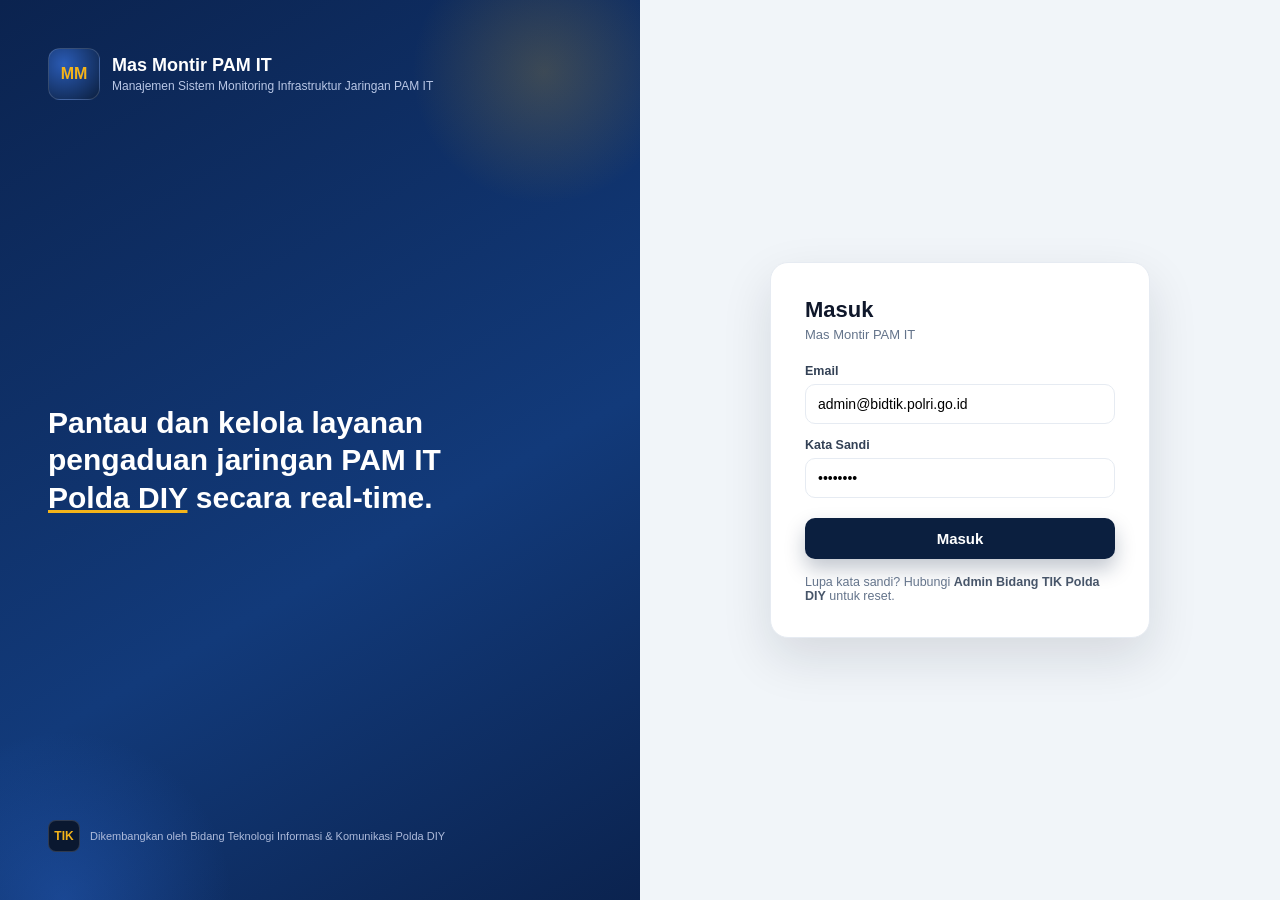
==== index.html @ c48401fa "Add files via upload" ====
<!doctype html>
<html lang="id">
<head>
<meta charset="utf-8">
<meta name="viewport" content="width=device-width, initial-scale=1">
<title>Prototype - Mas Montir PAM IT</title>
<style>
  :root{
    --navy:#0b1f3f; --navy2:#123a7a; --gold:#f4b41a; --ink:#0f172a; --muted:#64748b;
    --line:#e6ebf2; --bg:#eef2f7; --card:#fff; --brand:#1d4ed8;
    --green:#16a34a; --amber:#d97706; --red:#dc2626;
  }
  *{box-sizing:border-box}
  html,body{margin:0;height:100%;font-family:"Segoe UI",Roboto,Helvetica,Arial,sans-serif;background:var(--bg);color:var(--ink)}
  button{font-family:inherit;cursor:pointer}
  .hidden{display:none!important}

  /* ============ LOGIN ============ */
  #login{display:flex;min-height:100vh;background:var(--navy)}
  .hero{position:relative;width:50%;overflow:hidden;color:#fff;
    background:linear-gradient(150deg,#0b234f,#123a7a 60%,#0b234f)}
  .hero:before{content:"";position:absolute;inset:0;background:
    radial-gradient(220px 220px at 85% 8%,rgba(244,180,26,.20),transparent 60%),
    radial-gradient(280px 280px at 10% 100%,rgba(45,110,220,.35),transparent 60%)}
  .hero .in{position:relative;height:100%;display:flex;flex-direction:column;justify-content:space-between;padding:48px}
  .brandrow{display:flex;gap:12px;align-items:center}
  .mark{width:52px;height:52px;border-radius:12px;background:radial-gradient(circle at 30% 30%,#2a5bb5,#0b1f3f);display:grid;place-items:center;color:var(--gold);font-weight:800;border:1px solid rgba(255,255,255,.15)}
  .brandrow b{font-size:18px;display:block}.brandrow span{font-size:12px;color:#b9c7e6}
  .hero h2{font-size:30px;line-height:1.25;max-width:420px;margin:0}
  .hero h2 u{text-decoration-color:var(--gold)}
  .hero .foot{display:flex;gap:10px;align-items:center;color:#aebbdb;font-size:11px}
  .tik{width:32px;height:32px;border-radius:8px;background:#0a1830;border:1px solid rgba(255,255,255,.15);display:grid;place-items:center;color:var(--gold);font-weight:800;font-size:12px}
  .loginpanel{width:50%;display:flex;align-items:center;justify-content:center;background:#f1f5f9;padding:24px}
  .card{width:100%;max-width:380px;background:#fff;border-radius:18px;padding:34px;box-shadow:0 20px 50px rgba(15,23,42,.12);border:1px solid #e6ebf2}
  .card .mob{display:none}
  .card h1{margin:0 0 4px;font-size:22px}
  .card .sub{color:var(--muted);font-size:13px;margin-bottom:22px}
  label{display:block;font-size:12.5px;font-weight:600;color:#334155;margin:14px 0 6px}
  input{width:100%;border:1px solid var(--line);border-radius:10px;padding:11px 12px;font-size:14px;outline:none}
  input:focus{border-color:#93b4f5;box-shadow:0 0 0 3px #93b4f533}
  .btn{width:100%;margin-top:20px;background:var(--navy);color:#fff;border:none;border-radius:10px;padding:12px;font-size:15px;font-weight:600;box-shadow:0 10px 20px rgba(11,31,63,.25)}
  .btn:hover{background:#12294f}
  .forgot{margin-top:16px;font-size:12.5px;color:var(--muted)}

  /* ============ APP SHELL ============ */
  #app{display:grid;grid-template-columns:250px 1fr;min-height:100vh}
  .side{background:var(--navy);color:#c4d0e8;display:flex;flex-direction:column;padding:16px 12px;position:sticky;top:0;height:100vh;overflow:auto}
  .side .top{display:flex;gap:11px;align-items:center;padding:6px 8px 14px;border-bottom:1px solid rgba(255,255,255,.08)}
  .side .top .mark{width:40px;height:40px;font-size:14px}
  .side .top b{color:#fff;font-size:14px;line-height:1.1;display:block}
  .side .top small{color:#8ea4cf;font-size:10px}
  .grp{font-size:10px;letter-spacing:.12em;color:#6f86b3;margin:16px 10px 8px;text-transform:uppercase}
  .nav a{display:flex;align-items:center;gap:11px;padding:9px 11px;border-radius:9px;color:#c4d0e8;text-decoration:none;font-size:13px;user-select:none}
  .nav a .ic{width:18px;text-align:center}
  .nav a:hover{background:rgba(255,255,255,.06)}
  .nav a.active{background:linear-gradient(90deg,#1746a6,#123a7a);color:#fff}
  .side .me{margin-top:auto;display:flex;gap:10px;align-items:center;padding:10px;border-top:1px solid rgba(255,255,255,.08)}
  .av{width:34px;height:34px;border-radius:50%;background:linear-gradient(135deg,#2563eb,#0891b2);display:grid;place-items:center;color:#fff;font-weight:700}
  .me b{color:#fff;font-size:12.5px;display:block}.me small{color:#8ea4cf;font-size:10.5px}
  .logout{margin-left:auto;background:transparent;border:1px solid rgba(255,255,255,.2);color:#c4d0e8;border-radius:8px;padding:5px 8px;font-size:11px}

  .main{padding:20px 26px 40px;overflow:auto}
  .topbar{display:flex;align-items:center;gap:14px;margin-bottom:18px}
  .topbar h1{font-size:22px;margin:0}
  .spacer{flex:1}
  .chip{background:#eff4ff;color:#1d4ed8;border:1px solid #dbe6ff;font-size:11.5px;padding:8px 12px;border-radius:10px}
  .sat{display:flex;align-items:center;gap:8px;font-size:12.5px;color:#334155;background:#fff;border:1px solid var(--line);padding:7px 12px;border-radius:10px}
  select.mini{border:none;background:transparent;font-weight:700;color:#0b1f3f;font-family:inherit;font-size:12.5px;outline:none}

  /* stat cards */
  .cards{display:grid;grid-template-columns:repeat(4,1fr);gap:14px;margin-bottom:18px}
  .stat{background:#fff;border:1px solid var(--line);border-radius:14px;padding:16px;position:relative}
  .stat .lab{font-size:12px;color:var(--muted)}
  .stat .val{font-size:28px;font-weight:800;margin-top:6px}
  .stat .tr{font-size:11.5px;margin-top:6px}
  .stat i{position:absolute;right:14px;top:14px;width:34px;height:34px;border-radius:10px;display:grid;place-items:center;font-style:normal;font-weight:800;color:#fff;font-size:14px}
  .i-blue{background:#2563eb}.i-slate{background:#475569}.i-amber{background:#d97706}.i-green{background:#16a34a}

  .row2{display:grid;grid-template-columns:1.6fr 1fr;gap:14px;margin-bottom:16px}
  .panel{background:#fff;border:1px solid var(--line);border-radius:14px;padding:16px}
  .panel h3{margin:0 0 2px;font-size:14px}
  .panel .cap{font-size:11.5px;color:var(--muted);margin-bottom:14px}

  .chart{display:flex;align-items:flex-end;gap:14px;height:180px;padding-top:6px}
  .col{flex:1;display:flex;flex-direction:column;align-items:center;gap:8px;justify-content:flex-end}
  .stack{width:56%;border-radius:6px 6px 0 0;display:flex;flex-direction:column-reverse;overflow:hidden}
  .s-green{background:#22c55e}.s-amber{background:#f59e0b}.s-blue{background:#3b82f6}
  .col small{font-size:11px;color:#64748b}
  .legend{display:flex;gap:14px;margin-top:12px;font-size:11.5px;color:#475569}
  .sw{width:10px;height:10px;border-radius:3px;display:inline-block;margin-right:6px;vertical-align:-1px}

  .donut{width:150px;height:150px;border-radius:50%;margin:6px auto 4px;
    background:conic-gradient(#3b82f6 0 42%,#f59e0b 42% 68%,#22c55e 68% 88%,#ef4444 88% 100%);display:grid;place-items:center}
  .donut .hole{width:92px;height:92px;border-radius:50%;background:#fff;display:grid;place-items:center;text-align:center}
  .donut .hole b{font-size:20px}.donut .hole small{font-size:10.5px;color:#64748b}
  .dl{display:flex;flex-direction:column;gap:6px;font-size:11.5px;color:#475569;margin-top:6px}
  .dl span{display:flex;align-items:center}.dl b{margin-left:auto;color:#0f172a}

  /* tables */
  .toolbar{display:flex;gap:10px;flex-wrap:wrap;margin-bottom:14px}
  .toolbar input,.toolbar select{border:1px solid var(--line);border-radius:10px;padding:9px 11px;font-size:13px;background:#fff;font-family:inherit}
  table{width:100%;border-collapse:collapse;font-size:12.5px}
  th{text-align:left;color:#64748b;font-weight:600;font-size:11px;letter-spacing:.03em;padding:9px 10px;border-bottom:1px solid var(--line);text-transform:uppercase}
  td{padding:11px 10px;border-bottom:1px solid #f1f5f9;color:#334155}
  tr:hover td{background:#fafcff}
  .tag{font-size:11px;font-weight:600;padding:3px 9px;border-radius:999px}
  .t-baru{background:#eef2ff;color:#4338ca}.t-proses{background:#fef3c7;color:#92400e}
  .t-selesai{background:#dcfce7;color:#166534}.t-eskalasi{background:#fee2e2;color:#991b1b}
  .kode{font-weight:700;color:#0b1f3f}
  .link{color:var(--brand);font-weight:600;background:none;border:none;padding:0;margin-right:12px}
  .link.red{color:var(--red)}
  .btn-add{background:var(--navy);color:#fff;border:none;border-radius:9px;padding:9px 16px;font-size:13px;font-weight:600}
  .btn-ghost{background:#fff;color:var(--navy);border:1px solid var(--line);border-radius:9px;padding:9px 16px;font-size:13px;font-weight:600}
  .tabs{display:flex;gap:6px;margin-bottom:16px;flex-wrap:wrap}
  .tabs button{border:1px solid var(--line);background:#fff;color:#475569;border-radius:999px;padding:8px 16px;font-size:13px}
  .tabs button.active{background:var(--navy);color:#fff;border-color:var(--navy)}
  .pill-role{font-size:11px;font-weight:600;padding:2px 9px;border-radius:999px;background:#e0e7ff;color:#3730a3}

  /* detail */
  .back{background:none;border:none;color:var(--brand);font-size:13px;font-weight:600;margin-bottom:10px}
  .kv{display:grid;grid-template-columns:180px 1fr;gap:8px 16px;font-size:13px}
  .kv dt{color:var(--muted)} .kv dd{margin:0;color:#0f172a;font-weight:500}
  .form-grid{display:grid;grid-template-columns:1fr 1fr;gap:14px 16px;margin-top:8px}
  .form-grid .full{grid-column:1/-1}
  .form-grid label{margin:0 0 6px}
  .form-grid input,.form-grid select,.form-grid textarea{width:100%;border:1px solid var(--line);border-radius:10px;padding:10px 12px;font-size:13px;font-family:inherit}

  /* modal */
  .modal{position:fixed;inset:0;background:rgba(15,23,42,.5);display:flex;align-items:center;justify-content:center;padding:20px;z-index:50}
  .modal .box{background:#fff;border-radius:16px;width:100%;max-width:520px;padding:22px}
  .modal h3{margin:0 0 14px}
  .modal .actions{display:flex;justify-content:flex-end;gap:10px;margin-top:18px}
  .banner{background:#ecfdf5;border:1px solid #a7f3d0;color:#065f46;padding:10px 14px;border-radius:10px;font-size:13px;margin-bottom:14px}

  @media(max-width:960px){
    #app{grid-template-columns:1fr}.side{display:none}.cards{grid-template-columns:1fr 1fr}.row2{grid-template-columns:1fr}
    .hero{display:none}.loginpanel{width:100%}
    .card .mob{display:flex;gap:10px;align-items:center;margin-bottom:16px}
  }
</style>
</head>
<body>

<!-- ================= LOGIN ================= -->
<div id="login">
  <div class="hero">
    <div class="in">
      <div class="brandrow">
        <div class="mark">MM</div>
        <div><b>Mas Montir PAM IT</b><span>Manajemen Sistem Monitoring Infrastruktur Jaringan PAM IT</span></div>
      </div>
      <h2>Pantau dan kelola layanan pengaduan jaringan PAM IT <u>Polda DIY</u> secara real-time.</h2>
      <div class="foot"><div class="tik">TIK</div> Dikembangkan oleh Bidang Teknologi Informasi &amp; Komunikasi Polda DIY</div>
    </div>
  </div>
  <div class="loginpanel">
    <div class="card">
      <div class="mob"><div class="mark" style="width:40px;height:40px;font-size:13px">MM</div><b>Mas Montir PAM IT</b></div>
      <h1>Masuk</h1>
      <div class="sub">Mas Montir PAM IT</div>
      <label>Email</label>
      <input id="email" type="email" value="admin@bidtik.polri.go.id">
      <label>Kata Sandi</label>
      <input id="pass" type="password" value="••••••••">
      <button class="btn" onclick="doLogin()">Masuk</button>
      <div class="forgot">Lupa kata sandi? Hubungi <b style="color:#475569">Admin Bidang TIK Polda DIY</b> untuk reset.</div>
    </div>
  </div>
</div>

<!-- ================= APP ================= -->
<div id="app" class="hidden">
  <!-- SIDEBAR -->
  <aside class="side">
    <div class="top">
      <div class="mark">MM</div>
      <div><b>Mas Montir PAM IT</b><small>Monitoring Jaringan PAM IT</small></div>
    </div>
    <div class="grp">Sistem</div>
    <nav class="nav" id="nav">
      <a data-view="dashboard" class="active"><span class="ic">▦</span> Dashboard</a>
      <a data-view="gangguan"><span class="ic">◔</span> Pelaporan Gangguan</a>
      <a data-view="pemeliharaan"><span class="ic">🛠</span> Riwayat Pemeliharaan</a>
      <a data-view="kinerja"><span class="ic">📈</span> Monitoring Kinerja</a>
      <a data-view="dokumen"><span class="ic">🗂</span> Dokumentasi Digital</a>
      <a data-view="laporan"><span class="ic">📊</span> Laporan &amp; Statistik</a>
      <a data-view="pencarian"><span class="ic">🔍</span> Pencarian Cepat</a>
      <a data-view="saran"><span class="ic">💬</span> Saran Masukan</a>
      <a data-view="petugas"><span class="ic">👥</span> Petugas</a>
      <div class="grp">Inventaris Jaringan</div>
      <a data-view="gedung"><span class="ic">🏢</span> Gedung</a>
      <a data-view="ruangan"><span class="ic">🚪</span> Ruangan</a>
      <a data-view="wmr"><span class="ic">📶</span> WMR</a>
      <a data-view="ap"><span class="ic">📡</span> Access Point</a>
      <a data-view="perangkat"><span class="ic">🖥</span> Perangkat</a>
    </nav>
    <div class="me"><div class="av">A</div><div><b>Admin</b><small>Bid TIK Polda DIY</small></div>
      <button class="logout" onclick="doLogout()">Keluar</button></div>
  </aside>

  <!-- MAIN -->
  <main class="main">
    <div class="topbar">
      <h1 id="pageTitle">Dashboard</h1>
      <div class="spacer"></div>
      <div class="chip" id="periodChip">Periode: Agustus 2026</div>
      <div class="sat">🏛 Satker:
        <select class="mini"><option>Semua Satker</option><option>Mapolda DIY</option><option>Polresta Yogyakarta</option><option>Polres Bantul</option><option>Polres Kulon Progo</option><option>Polres Gunungkidul</option></select>
      </div>
    </div>

    <!-- ===== DASHBOARD ===== -->
    <section data-view="dashboard">
      <div class="cards">
        <div class="stat"><i class="i-blue">Σ</i><div class="lab">Total Laporan</div><div class="val">248</div><div class="tr" style="color:#16a34a">▲ 12% dari bulan lalu</div></div>
        <div class="stat"><i class="i-slate">!</i><div class="lab">Laporan Baru</div><div class="val">18</div><div class="tr" style="color:#64748b">Menunggu ditinjau</div></div>
        <div class="stat"><i class="i-amber">⏳</i><div class="lab">Sedang Diproses</div><div class="val">31</div><div class="tr" style="color:#d97706">Ditangani teknisi</div></div>
        <div class="stat"><i class="i-green">✓</i><div class="lab">Selesai</div><div class="val">199</div><div class="tr" style="color:#16a34a">Penyelesaian 80%</div></div>
      </div>
      <div class="row2">
        <div class="panel">
          <h3>Tren Laporan Gangguan</h3><div class="cap">Jumlah laporan per bulan berdasarkan status</div>
          <div class="chart">
            <div class="col"><div class="stack" style="height:70px"><div class="s-green" style="height:60%"></div><div class="s-amber" style="height:25%"></div><div class="s-blue" style="height:15%"></div></div><small>Mar</small></div>
            <div class="col"><div class="stack" style="height:95px"><div class="s-green" style="height:62%"></div><div class="s-amber" style="height:22%"></div><div class="s-blue" style="height:16%"></div></div><small>Apr</small></div>
            <div class="col"><div class="stack" style="height:120px"><div class="s-green" style="height:66%"></div><div class="s-amber" style="height:20%"></div><div class="s-blue" style="height:14%"></div></div><small>Mei</small></div>
            <div class="col"><div class="stack" style="height:150px"><div class="s-green" style="height:70%"></div><div class="s-amber" style="height:18%"></div><div class="s-blue" style="height:12%"></div></div><small>Jun</small></div>
            <div class="col"><div class="stack" style="height:135px"><div class="s-green" style="height:68%"></div><div class="s-amber" style="height:20%"></div><div class="s-blue" style="height:12%"></div></div><small>Jul</small></div>
            <div class="col"><div class="stack" style="height:170px"><div class="s-green" style="height:72%"></div><div class="s-amber" style="height:18%"></div><div class="s-blue" style="height:10%"></div></div><small>Agu</small></div>
          </div>
          <div class="legend"><span><i class="sw" style="background:#3b82f6"></i>Baru</span><span><i class="sw" style="background:#f59e0b"></i>Diproses</span><span><i class="sw" style="background:#22c55e"></i>Selesai</span></div>
        </div>
        <div class="panel">
          <h3>Kategori Gangguan</h3><div class="cap">Distribusi jenis laporan</div>
          <div class="donut"><div class="hole"><div><b>248</b><br><small>total</small></div></div></div>
          <div class="dl">
            <span><i class="sw" style="background:#3b82f6"></i>Mati Total <b>42%</b></span>
            <span><i class="sw" style="background:#f59e0b"></i>Lemot / Lambat <b>26%</b></span>
            <span><i class="sw" style="background:#22c55e"></i>Perangkat Rusak <b>20%</b></span>
            <span><i class="sw" style="background:#ef4444"></i>Lainnya <b>12%</b></span>
          </div>
        </div>
      </div>
      <div class="panel">
        <h3>Laporan Terbaru</h3><div class="cap">Klik "Tinjau" untuk melihat detail</div>
        <table>
          <thead><tr><th>Kode Tiket</th><th>Pelapor</th><th>Lokasi</th><th>Kategori</th><th>Status</th><th>Tanggal</th><th></th></tr></thead>
          <tbody id="recentBody"></tbody>
        </table>
      </div>
    </section>

    <!-- ===== PELAPORAN GANGGUAN ===== -->
    <section data-view="gangguan" class="hidden">
      <div class="toolbar">
        <input placeholder="Cari kode tiket / no HP...">
        <select><option>Semua Status</option><option>Baru</option><option>Diproses</option><option>Selesai</option><option>Eskalasi</option></select>
        <select><option>Semua Kategori</option><option>Mati Total</option><option>Lemot / Lambat</option><option>Perangkat Rusak</option></select>
        <input type="date">
      </div>
      <div class="panel">
        <table>
          <thead><tr><th>Kode Tiket</th><th>Pelapor</th><th>No HP</th><th>Lokasi</th><th>Kategori</th><th>Status</th><th>Tanggal</th><th style="text-align:right">Aksi</th></tr></thead>
          <tbody id="gangguanBody"></tbody>
        </table>
      </div>
    </section>

    <!-- ===== GANGGUAN DETAIL ===== -->
    <section data-view="gangguan-detail" class="hidden">
      <button class="back" onclick="showView('gangguan')">← Kembali ke Pelaporan Gangguan</button>
      <div class="panel" style="margin-bottom:14px">
        <h3 id="dtKode">PAM-IT-20260820-3929</h3><div class="cap">Detail laporan gangguan</div>
        <dl class="kv">
          <dt>Pelapor</dt><dd id="dtPelapor">Penata Nurwijayanto</dd>
          <dt>No. WhatsApp</dt><dd>0815-7973-052</dd>
          <dt>Lokasi / Satker</dt><dd id="dtLokasi">Karo SDM Polda DIY</dd>
          <dt>SSID</dt><dd>PAM_IT_POLDA_DI_YOGYAKARTA</dd>
          <dt>Kategori</dt><dd id="dtKategori">Lemot / Lambat</dd>
          <dt>Deskripsi</dt><dd>Koneksi internet sangat lambat sejak pagi di ruang kerja.</dd>
        </dl>
      </div>
      <div class="panel">
        <h3>Tindak Lanjut</h3><div class="cap">Perbarui status &amp; catatan penanganan</div>
        <div class="form-grid">
          <div><label>Status</label><select><option>Baru</option><option selected>Diproses</option><option>Selesai</option><option>Eskalasi</option></select></div>
          <div><label>Petugas Penangan</label><input value="Teknisi Andi"></div>
          <div class="full"><label>Diagnosa</label><textarea rows="2">Access point overload, perlu restart &amp; penataan kanal.</textarea></div>
          <div class="full"><label>Tindakan</label><textarea rows="2">Restart AP dan konfigurasi ulang kanal WiFi.</textarea></div>
          <div><label>Tautkan ke Aset (opsional)</label><select><option>Tidak ditautkan</option><option>Access Point</option><option>Perangkat</option></select></div>
          <div><label>Pilih aset</label><select><option>Pilih aset...</option><option>AP-Lantai2-Karo SDM</option></select></div>
        </div>
        <div style="margin-top:16px"><button class="btn-add" onclick="saveTindak()">Simpan</button></div>
      </div>
    </section>

    <!-- ===== RIWAYAT PEMELIHARAAN ===== -->
    <section data-view="pemeliharaan" class="hidden">
      <div class="toolbar"><input placeholder="Cari aset..."><select><option>Semua Jenis</option><option>Preventif</option><option>Korektif</option></select><div class="spacer" style="flex:1"></div><button class="btn-add" onclick="openModal('Tambah Riwayat Pemeliharaan')">+ Tambah</button></div>
      <div class="panel">
        <table>
          <thead><tr><th>Tanggal</th><th>Aset</th><th>Jenis</th><th>Uraian</th><th>Petugas</th><th style="text-align:right">Aksi</th></tr></thead>
          <tbody>
            <tr><td>18/08/2026</td><td>AP-Lantai2-SPKT</td><td>Preventif</td><td>Pembersihan &amp; cek sinyal</td><td>Teknisi Budi</td><td style="text-align:right"><button class="link">Edit</button><button class="link red">Hapus</button></td></tr>
            <tr><td>12/08/2026</td><td>Switch-Core-Mapolda</td><td>Korektif</td><td>Ganti port bermasalah</td><td>Teknisi Andi</td><td style="text-align:right"><button class="link">Edit</button><button class="link red">Hapus</button></td></tr>
            <tr><td>05/08/2026</td><td>Router-Polres Bantul</td><td>Preventif</td><td>Update firmware</td><td>Teknisi Rani</td><td style="text-align:right"><button class="link">Edit</button><button class="link red">Hapus</button></td></tr>
          </tbody>
        </table>
      </div>
    </section>

    <!-- ===== MONITORING KINERJA ===== -->
    <section data-view="kinerja" class="hidden">
      <div class="toolbar"><input placeholder="Cari aset..."><div class="spacer" style="flex:1"></div><button class="btn-add" onclick="openModal('Tambah Data Kinerja')">+ Tambah</button></div>
      <div class="panel">
        <table>
          <thead><tr><th>Tanggal</th><th>Aset</th><th>Uptime</th><th>Latensi</th><th>Status</th><th style="text-align:right">Aksi</th></tr></thead>
          <tbody>
            <tr><td>20/08/2026</td><td>AP-Gedung Utama</td><td>99.8%</td><td>12 ms</td><td><span class="tag t-selesai">Baik</span></td><td style="text-align:right"><button class="link">Edit</button><button class="link red">Hapus</button></td></tr>
            <tr><td>19/08/2026</td><td>Router-Polresta Yogya</td><td>97.2%</td><td>34 ms</td><td><span class="tag t-proses">Sedang</span></td><td style="text-align:right"><button class="link">Edit</button><button class="link red">Hapus</button></td></tr>
          </tbody>
        </table>
      </div>
    </section>

    <!-- ===== DOKUMENTASI DIGITAL ===== -->
    <section data-view="dokumen" class="hidden">
      <div class="toolbar"><input placeholder="Cari dokumen..."><div class="spacer" style="flex:1"></div><button class="btn-add" onclick="openModal('Unggah Dokumen')">+ Unggah</button></div>
      <div class="panel">
        <table>
          <thead><tr><th>Nama Dokumen</th><th>Aset</th><th>Tipe</th><th>Ukuran</th><th>Tanggal</th><th style="text-align:right">Aksi</th></tr></thead>
          <tbody>
            <tr><td><button class="link">Topologi_Jaringan_Mapolda.pdf</button></td><td>Mapolda DIY</td><td>PDF</td><td>2.4 MB</td><td>14/08/2026</td><td style="text-align:right"><button class="link">Edit</button><button class="link red">Hapus</button></td></tr>
            <tr><td><button class="link">Manual_AP_Cisco.docx</button></td><td>AP-Gedung Utama</td><td>DOCX</td><td>780 KB</td><td>10/08/2026</td><td style="text-align:right"><button class="link">Edit</button><button class="link red">Hapus</button></td></tr>
          </tbody>
        </table>
      </div>
    </section>

    <!-- ===== LAPORAN & STATISTIK ===== -->
    <section data-view="laporan" class="hidden">
      <div class="tabs" id="lapTabs">
        <button class="active">Gangguan Jaringan</button><button>Riwayat Pemeliharaan</button><button>Monitoring Kinerja</button><button>Dokumentasi Digital</button>
      </div>
      <div class="toolbar">
        <input type="date"><input type="date"><select><option>Semua Bulan</option><option>Agustus 2026</option></select>
        <button class="btn-ghost">Tampilkan</button>
        <div class="spacer" style="flex:1"></div>
        <button class="btn-ghost" onclick="toast('Mengekspor PDF...')">Export PDF</button>
        <button class="btn-ghost" onclick="toast('Mengekspor Word...')">Export Word</button>
        <button class="btn-ghost" onclick="toast('Mengekspor Excel...')">Export Excel</button>
      </div>
      <div class="panel">
        <h3>Rekap Laporan Gangguan Jaringan</h3><div class="cap">Periode: 1–31 Agustus 2026</div>
        <table>
          <thead><tr><th>No</th><th>Kode Tiket</th><th>Lokasi</th><th>Kategori</th><th>Status</th><th>Tanggal</th></tr></thead>
          <tbody>
            <tr><td>1</td><td class="kode">PAM-IT-20260820-3929</td><td>Karo SDM Polda DIY</td><td>Lemot / Lambat</td><td>Diproses</td><td>20/08/2026</td></tr>
            <tr><td>2</td><td class="kode">PAM-IT-20260819-6963</td><td>Polresta Yogyakarta</td><td>Perangkat Rusak</td><td>Selesai</td><td>19/08/2026</td></tr>
            <tr><td>3</td><td class="kode">PAM-IT-20260817-9117</td><td>Polres Kulon Progo</td><td>Lainnya</td><td>Selesai</td><td>17/08/2026</td></tr>
          </tbody>
        </table>
      </div>
    </section>

    <!-- ===== PENCARIAN CEPAT ===== -->
    <section data-view="pencarian" class="hidden">
      <div class="panel">
        <h3>Pencarian Cepat</h3><div class="cap">Cari laporan, aset, atau petugas</div>
        <input style="max-width:420px;border:1px solid var(--line);border-radius:10px;padding:11px 12px;font-size:14px;font-family:inherit" placeholder="Ketik kata kunci...">
        <p style="color:#94a3b8;font-size:13px;margin-top:16px">Ketik untuk mulai mencari. (Prototype tampilan)</p>
      </div>
    </section>

    <!-- ===== SARAN MASUKAN ===== -->
    <section data-view="saran" class="hidden">
      <div class="panel">
        <h3>Saran &amp; Masukan</h3><div class="cap">Masukan dari masyarakat/personel</div>
        <table>
          <thead><tr><th>Nama</th><th>No HP</th><th>Isi Masukan</th><th>Tanggal</th></tr></thead>
          <tbody>
            <tr><td>Anonim</td><td>0812-xxxx</td><td>Tolong tambah access point di lobby.</td><td>18/08/2026</td></tr>
            <tr><td>Briptu Sari</td><td>0813-xxxx</td><td>WiFi ruang rapat sering putus.</td><td>15/08/2026</td></tr>
          </tbody>
        </table>
      </div>
    </section>

    <!-- ===== PETUGAS ===== -->
    <section data-view="petugas" class="hidden">
      <div class="toolbar"><input placeholder="Cari petugas..."><div class="spacer" style="flex:1"></div><button class="btn-add" onclick="openModal('Tambah Petugas')">+ Tambah Petugas</button></div>
      <div class="panel">
        <table>
          <thead><tr><th>Nama</th><th>Email</th><th>Role</th><th>Satker</th><th style="text-align:right">Aksi</th></tr></thead>
          <tbody>
            <tr><td>Admin</td><td>admin@bidtik.polri.go.id</td><td><span class="pill-role">ADMIN</span></td><td>Bid TIK</td><td style="text-align:right"><button class="link">Edit</button></td></tr>
            <tr><td>Teknisi Andi</td><td>andi@bidtik.polri.go.id</td><td><span class="pill-role">TEKNISI</span></td><td>Bid TIK</td><td style="text-align:right"><button class="link">Edit</button><button class="link red">Hapus</button></td></tr>
            <tr><td>Operator Rani</td><td>rani@bidtik.polri.go.id</td><td><span class="pill-role">OPERATOR</span></td><td>Polres Bantul</td><td style="text-align:right"><button class="link">Edit</button><button class="link red">Hapus</button></td></tr>
            <tr><td>Kabid TIK</td><td>kabid@bidtik.polri.go.id</td><td><span class="pill-role">PIMPINAN</span></td><td>Bid TIK</td><td style="text-align:right"><button class="link">Edit</button></td></tr>
          </tbody>
        </table>
      </div>
    </section>

    <!-- ===== INVENTARIS: GEDUNG ===== -->
    <section data-view="gedung" class="hidden">
      <div class="toolbar"><input placeholder="Cari gedung..."><div class="spacer" style="flex:1"></div><button class="btn-add" onclick="openModal('Tambah Gedung')">+ Tambah</button></div>
      <div class="panel"><table>
        <thead><tr><th>Nama Gedung</th><th>Satker</th><th>Jumlah Ruangan</th><th style="text-align:right">Aksi</th></tr></thead>
        <tbody>
          <tr><td>Gedung Utama Mapolda</td><td>Mapolda DIY</td><td>24</td><td style="text-align:right"><button class="link">Detail</button><button class="link red">Hapus</button></td></tr>
          <tr><td>Gedung SPN</td><td>Mapolda DIY</td><td>8</td><td style="text-align:right"><button class="link">Detail</button><button class="link red">Hapus</button></td></tr>
          <tr><td>Mapolres Bantul</td><td>Polres Bantul</td><td>12</td><td style="text-align:right"><button class="link">Detail</button><button class="link red">Hapus</button></td></tr>
        </tbody></table></div>
    </section>
    <!-- ===== INVENTARIS: RUANGAN ===== -->
    <section data-view="ruangan" class="hidden">
      <div class="toolbar"><input placeholder="Cari ruangan..."><div class="spacer" style="flex:1"></div><button class="btn-add" onclick="openModal('Tambah Ruangan')">+ Tambah</button></div>
      <div class="panel"><table>
        <thead><tr><th>Nama Ruangan</th><th>Gedung</th><th>Jumlah Perangkat</th><th style="text-align:right">Aksi</th></tr></thead>
        <tbody>
          <tr><td>Ruang SPKT</td><td>Gedung Utama Mapolda</td><td>6</td><td style="text-align:right"><button class="link">Detail</button><button class="link red">Hapus</button></td></tr>
          <tr><td>Ruang Karo SDM</td><td>Gedung Utama Mapolda</td><td>4</td><td style="text-align:right"><button class="link">Detail</button><button class="link red">Hapus</button></td></tr>
        </tbody></table></div>
    </section>
    <!-- ===== INVENTARIS: WMR ===== -->
    <section data-view="wmr" class="hidden">
      <div class="toolbar"><input placeholder="Cari WMR..."><div class="spacer" style="flex:1"></div><button class="btn-add" onclick="openModal('Tambah WMR')">+ Tambah</button></div>
      <div class="panel"><table>
        <thead><tr><th>Nama WMR</th><th>Ruangan</th><th>Jumlah AP</th><th style="text-align:right">Aksi</th></tr></thead>
        <tbody>
          <tr><td>WMR-Lantai 2</td><td>Ruang SPKT</td><td>3</td><td style="text-align:right"><button class="link">Detail</button><button class="link red">Hapus</button></td></tr>
        </tbody></table></div>
    </section>
    <!-- ===== INVENTARIS: ACCESS POINT ===== -->
    <section data-view="ap" class="hidden">
      <div class="toolbar"><input placeholder="Cari access point..."><div class="spacer" style="flex:1"></div><button class="btn-add" onclick="openModal('Tambah Access Point')">+ Tambah</button></div>
      <div class="panel"><table>
        <thead><tr><th>SSID</th><th>WMR</th><th>Status</th><th style="text-align:right">Aksi</th></tr></thead>
        <tbody>
          <tr><td>PAM_IT_POLDA_DI_YOGYAKARTA</td><td>WMR-Lantai 2</td><td><span class="tag t-selesai">Online</span></td><td style="text-align:right"><button class="link">Detail</button><button class="link red">Hapus</button></td></tr>
          <tr><td>PAM_IT_Guest</td><td>WMR-Lantai 2</td><td><span class="tag t-selesai">Online</span></td><td style="text-align:right"><button class="link">Detail</button><button class="link red">Hapus</button></td></tr>
        </tbody></table></div>
    </section>
    <!-- ===== INVENTARIS: PERANGKAT ===== -->
    <section data-view="perangkat" class="hidden">
      <div class="toolbar"><input placeholder="Cari perangkat..."><div class="spacer" style="flex:1"></div><button class="btn-add" onclick="openModal('Tambah Perangkat')">+ Tambah</button></div>
      <div class="panel"><table>
        <thead><tr><th>Nama</th><th>Jenis</th><th>Ruangan</th><th style="text-align:right">Aksi</th></tr></thead>
        <tbody>
          <tr><td>Switch-Core-01</td><td>Switch</td><td>Ruang Server</td><td style="text-align:right"><button class="link">Detail</button><button class="link red">Hapus</button></td></tr>
          <tr><td>Router-Mikrotik-01</td><td>Router</td><td>Ruang Server</td><td style="text-align:right"><button class="link">Detail</button><button class="link red">Hapus</button></td></tr>
        </tbody></table></div>
    </section>
  </main>
</div>

<!-- MODAL (generic) -->
<div id="modal" class="modal hidden">
  <div class="box">
    <h3 id="modalTitle">Tambah Data</h3>
    <div class="form-grid">
      <div class="full"><label>Nama</label><input placeholder="Masukkan nama..."></div>
      <div><label>Kategori</label><select><option>Pilih...</option><option>Opsi A</option><option>Opsi B</option></select></div>
      <div><label>Satker</label><select><option>Mapolda DIY</option><option>Polres Bantul</option></select></div>
      <div class="full"><label>Keterangan</label><textarea rows="2" placeholder="Opsional..."></textarea></div>
    </div>
    <div class="actions"><button class="btn-ghost" onclick="closeModal()">Batal</button><button class="btn-add" onclick="closeModal();toast('Data berhasil disimpan (prototype)')">Simpan</button></div>
  </div>
</div>

<!-- TOAST -->
<div id="toast" style="position:fixed;bottom:24px;left:50%;transform:translateX(-50%);background:#0b1f3f;color:#fff;padding:11px 20px;border-radius:10px;font-size:13px;opacity:0;transition:.25s;pointer-events:none;z-index:60"></div>

<script>
  // ---- dummy data ----
  const laporan = [
    ['PAM-IT-20260820-3929','Penata Nurwijayanto','08157973052','Karo SDM Polda DIY','Lemot / Lambat','proses','Diproses','20/08/2026'],
    ['PAM-IT-20260819-6963','Iptu Dwi','08164264312','Polresta Yogyakarta','Perangkat Rusak','selesai','Selesai','19/08/2026'],
    ['PAM-IT-20260819-1180','Aiptu Budi S.','08123456789','Polres Bantul','Mati Total','baru','Baru','19/08/2026'],
    ['PAM-IT-20260818-4472','Briptu Rani','08221800474','Bid TIK Polda DIY','Tidak Bisa Login','proses','Diproses','18/08/2026'],
    ['PAM-IT-20260817-9117','Bripka Andi','08232931968','Polres Kulon Progo','Lainnya','selesai','Selesai','17/08/2026'],
  ];
  const tag = s => `<span class="tag t-${s}">${ {baru:'Baru',proses:'Diproses',selesai:'Selesai',eskalasi:'Eskalasi'}[s] }</span>`;

  function renderTables(){
    document.getElementById('recentBody').innerHTML = laporan.map((r,i)=>`
      <tr><td class="kode">${r[0]}</td><td>${r[1]}</td><td>${r[3]}</td><td>${r[4]}</td><td>${tag(r[5])}</td><td>${r[7]}</td>
      <td><button class="link" onclick="openDetail(${i})">Tinjau</button></td></tr>`).join('');
    document.getElementById('gangguanBody').innerHTML = laporan.map((r,i)=>`
      <tr><td class="kode">${r[0]}</td><td>${r[1]}</td><td>${r[2]}</td><td>${r[3]}</td><td>${r[4]}</td><td>${tag(r[5])}</td><td>${r[7]}</td>
      <td style="text-align:right"><button class="link" onclick="openDetail(${i})">Tinjau</button><button class="link red" onclick="confirmDelete()">Hapus</button></td></tr>`).join('');
  }

  const titles = {dashboard:'Dashboard',gangguan:'Pelaporan Gangguan','gangguan-detail':'Detail Laporan',pemeliharaan:'Riwayat Pemeliharaan',kinerja:'Monitoring Kinerja',dokumen:'Dokumentasi Digital',laporan:'Laporan & Statistik',pencarian:'Pencarian Cepat',saran:'Saran Masukan',petugas:'Petugas',gedung:'Gedung',ruangan:'Ruangan',wmr:'WMR',ap:'Access Point',perangkat:'Perangkat'};

  function showView(v){
    document.querySelectorAll('.main section').forEach(s=>s.classList.toggle('hidden', s.dataset.view!==v));
    document.getElementById('pageTitle').textContent = titles[v] || 'Dashboard';
    document.querySelectorAll('#nav a').forEach(a=>a.classList.toggle('active', a.dataset.view===v || (v==='gangguan-detail'&&a.dataset.view==='gangguan')));
    document.querySelector('.main').scrollTop=0; window.scrollTo(0,0);
  }
  document.getElementById('nav').addEventListener('click',e=>{
    const a=e.target.closest('a[data-view]'); if(a) showView(a.dataset.view);
  });

  function openDetail(i){
    const r=laporan[i];
    document.getElementById('dtKode').textContent=r[0];
    document.getElementById('dtPelapor').textContent=r[1];
    document.getElementById('dtLokasi').textContent=r[3];
    document.getElementById('dtKategori').textContent=r[4];
    showView('gangguan-detail');
  }
  function saveTindak(){ toast('Tindak lanjut tersimpan. Notifikasi WhatsApp dikirim ke pelapor.'); showView('gangguan'); }
  function confirmDelete(){ if(confirm('Hapus laporan ini secara permanen? (prototype)')) toast('Laporan dihapus (prototype)'); }

  // tabs laporan
  document.getElementById('lapTabs').addEventListener('click',e=>{
    if(e.target.tagName==='BUTTON'){ document.querySelectorAll('#lapTabs button').forEach(b=>b.classList.remove('active')); e.target.classList.add('active'); }
  });

  // login/logout
  function doLogin(){ document.getElementById('login').classList.add('hidden'); document.getElementById('app').classList.remove('hidden'); showView('dashboard'); }
  function doLogout(){ document.getElementById('app').classList.add('hidden'); document.getElementById('login').classList.remove('hidden'); }

  // modal + toast
  function openModal(t){ document.getElementById('modalTitle').textContent=t; document.getElementById('modal').classList.remove('hidden'); }
  function closeModal(){ document.getElementById('modal').classList.add('hidden'); }
  let toTimer; function toast(msg){ const t=document.getElementById('toast'); t.textContent=msg; t.style.opacity=1; clearTimeout(toTimer); toTimer=setTimeout(()=>t.style.opacity=0,2200); }

  renderTables();
</script>
</body>
</html>
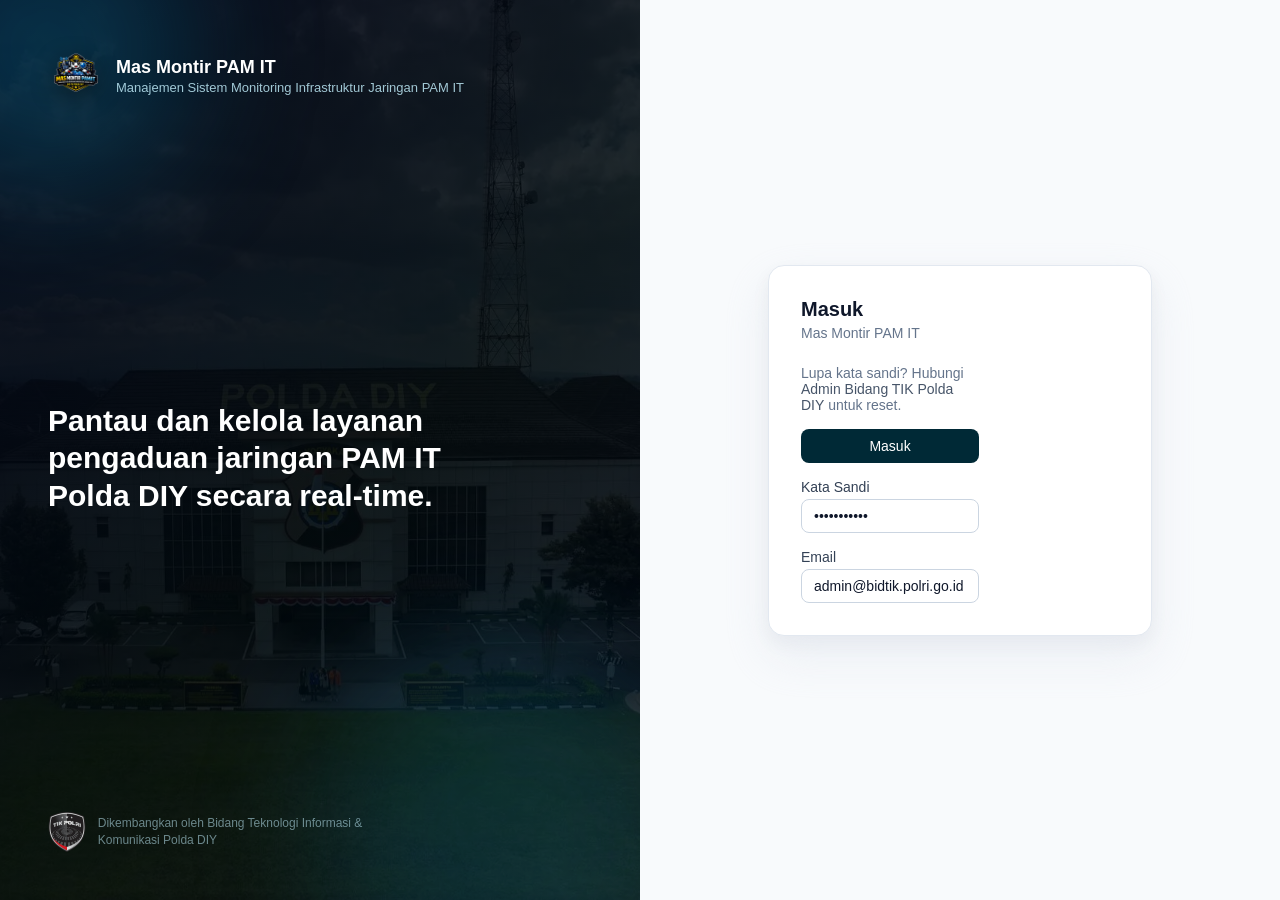
==== commit d852d527: "aaa" ====
--- a/index.html
+++ b/index.html
@@ -7,7 +7,7 @@
 <style>
   :root{
     --navy:#0b1f3f; --navy2:#123a7a; --gold:#f4b41a; --ink:#0f172a; --muted:#64748b;
-    --line:#e6ebf2; --bg:#eef2f7; --card:#fff; --brand:#1d4ed8;
+    --line:#e6ebf2; --bg:#eef2f7; --card:#fff; --brand:#0983aa; --primary:#002936;
     --green:#16a34a; --amber:#d97706; --red:#dc2626;
   }
   *{box-sizing:border-box}
@@ -15,32 +15,37 @@
   button{font-family:inherit;cursor:pointer}
   .hidden{display:none!important}
 
-  /* ============ LOGIN ============ */
-  #login{display:flex;min-height:100vh;background:var(--navy)}
-  .hero{position:relative;width:50%;overflow:hidden;color:#fff;
-    background:linear-gradient(150deg,#0b234f,#123a7a 60%,#0b234f)}
-  .hero:before{content:"";position:absolute;inset:0;background:
-    radial-gradient(220px 220px at 85% 8%,rgba(244,180,26,.20),transparent 60%),
-    radial-gradient(280px 280px at 10% 100%,rgba(45,110,220,.35),transparent 60%)}
-  .hero .in{position:relative;height:100%;display:flex;flex-direction:column;justify-content:space-between;padding:48px}
+  /* ============ LOGIN (persis AuthLayout aplikasi) ============ */
+  #login{display:flex;min-height:100vh;background:#020617}
+  .hero{position:relative;width:50%;overflow:hidden}
+  .hero .bg{position:absolute;inset:0;width:100%;height:100%;object-fit:cover}
+  .hero .ov{position:absolute;inset:0;background:linear-gradient(135deg,rgba(2,6,23,.95),rgba(1,9,12,.8) 55%,rgba(2,6,23,.6))}
+  .hero .glow1{position:absolute;left:-96px;top:-96px;width:288px;height:288px;border-radius:50%;background:rgba(9,131,170,.30);filter:blur(64px)}
+  .hero .glow2{position:absolute;right:-64px;bottom:-128px;width:384px;height:384px;border-radius:50%;background:rgba(9,131,170,.20);filter:blur(64px)}
+  .hero .in{position:relative;height:100%;display:flex;flex-direction:column;justify-content:space-between;padding:48px;box-sizing:border-box}
   .brandrow{display:flex;gap:12px;align-items:center}
-  .mark{width:52px;height:52px;border-radius:12px;background:radial-gradient(circle at 30% 30%,#2a5bb5,#0b1f3f);display:grid;place-items:center;color:var(--gold);font-weight:800;border:1px solid rgba(255,255,255,.15)}
-  .brandrow b{font-size:18px;display:block}.brandrow span{font-size:12px;color:#b9c7e6}
-  .hero h2{font-size:30px;line-height:1.25;max-width:420px;margin:0}
-  .hero h2 u{text-decoration-color:var(--gold)}
-  .hero .foot{display:flex;gap:10px;align-items:center;color:#aebbdb;font-size:11px}
-  .tik{width:32px;height:32px;border-radius:8px;background:#0a1830;border:1px solid rgba(255,255,255,.15);display:grid;place-items:center;color:var(--gold);font-weight:800;font-size:12px}
-  .loginpanel{width:50%;display:flex;align-items:center;justify-content:center;background:#f1f5f9;padding:24px}
-  .card{width:100%;max-width:380px;background:#fff;border-radius:18px;padding:34px;box-shadow:0 20px 50px rgba(15,23,42,.12);border:1px solid #e6ebf2}
+  .brandrow img.logo{height:56px;width:auto;filter:drop-shadow(0 6px 12px rgba(0,0,0,.45))}
+  .brandrow b{font-size:18px;color:#fff;display:block;font-weight:600}
+  .brandrow span{font-size:13px;color:rgba(188,232,245,.85)}
+  .hero h2{font-size:30px;line-height:1.25;max-width:28rem;margin:0;color:#fff;font-weight:600}
+  .hero .foot{display:flex;gap:12px;align-items:center;opacity:.9}
+  .hero .foot img{height:40px;width:auto}
+  .hero .foot p{margin:0;font-size:12px;color:rgba(188,232,245,.6);max-width:20rem;line-height:1.4}
+  .loginpanel{width:50%;display:flex;align-items:center;justify-content:center;background:#f8fafc;padding:24px}
+  .card{width:100%;max-width:24rem;background:#fff;border-radius:16px;padding:32px;box-shadow:0 20px 45px rgba(226,232,240,.6),0 8px 18px rgba(15,23,42,.06);border:1px solid #e2e8f0}
   .card .mob{display:none}
-  .card h1{margin:0 0 4px;font-size:22px}
-  .card .sub{color:var(--muted);font-size:13px;margin-bottom:22px}
-  label{display:block;font-size:12.5px;font-weight:600;color:#334155;margin:14px 0 6px}
-  input{width:100%;border:1px solid var(--line);border-radius:10px;padding:11px 12px;font-size:14px;outline:none}
-  input:focus{border-color:#93b4f5;box-shadow:0 0 0 3px #93b4f533}
-  .btn{width:100%;margin-top:20px;background:var(--navy);color:#fff;border:none;border-radius:10px;padding:12px;font-size:15px;font-weight:600;box-shadow:0 10px 20px rgba(11,31,63,.25)}
-  .btn:hover{background:#12294f}
-  .forgot{margin-top:16px;font-size:12.5px;color:var(--muted)}
+  .card h1{margin:0;font-size:20px;font-weight:600;color:#0f172a}
+  .card .sub{color:#64748b;font-size:14px;margin-top:4px}
+  label{display:block;font-size:12.5px;font-weight:600;color:#334155}
+  .stack{margin-top:24px;display:flex;flex-direction:column;gap:16px}
+  .stack label{margin:0}
+  .stack .lbl{display:block;font-size:14px;font-weight:500;color:#334155;margin-bottom:4px}
+  .stack input{width:100%;border:1px solid #cbd5e1;border-radius:8px;padding:8px 12px;font-size:14px;outline:none;transition:.15s;color:#0f172a}
+  .stack input:focus{border-color:#25c2f4;box-shadow:0 0 0 3px #bce8f5}
+  .btn{width:100%;background:#002936;color:#fff;border:none;border-radius:8px;padding:9px 16px;font-size:14px;font-weight:500;transition:.15s}
+  .btn:hover{background:#022029}
+  .forgot{font-size:14px;color:#64748b}
+  .forgot b{color:#475569;font-weight:500}
 
   /* ============ APP SHELL ============ */
   #app{display:grid;grid-template-columns:250px 1fr;min-height:100vh}
@@ -53,7 +58,7 @@
   .nav a{display:flex;align-items:center;gap:11px;padding:9px 11px;border-radius:9px;color:#c4d0e8;text-decoration:none;font-size:13px;user-select:none}
   .nav a .ic{width:18px;text-align:center}
   .nav a:hover{background:rgba(255,255,255,.06)}
-  .nav a.active{background:linear-gradient(90deg,#1746a6,#123a7a);color:#fff}
+  .nav a.active{background:linear-gradient(90deg,#0e5266,#0983aa);color:#fff}
   .side .me{margin-top:auto;display:flex;gap:10px;align-items:center;padding:10px;border-top:1px solid rgba(255,255,255,.08)}
   .av{width:34px;height:34px;border-radius:50%;background:linear-gradient(135deg,#2563eb,#0891b2);display:grid;place-items:center;color:#fff;font-weight:700}
   .me b{color:#fff;font-size:12.5px;display:block}.me small{color:#8ea4cf;font-size:10.5px}
@@ -63,7 +68,7 @@
   .topbar{display:flex;align-items:center;gap:14px;margin-bottom:18px}
   .topbar h1{font-size:22px;margin:0}
   .spacer{flex:1}
-  .chip{background:#eff4ff;color:#1d4ed8;border:1px solid #dbe6ff;font-size:11.5px;padding:8px 12px;border-radius:10px}
+  .chip{background:#e2f3f8;color:#0983aa;border:1px solid #bce8f5;font-size:11.5px;padding:8px 12px;border-radius:10px}
   .sat{display:flex;align-items:center;gap:8px;font-size:12.5px;color:#334155;background:#fff;border:1px solid var(--line);padding:7px 12px;border-radius:10px}
   select.mini{border:none;background:transparent;font-weight:700;color:#0b1f3f;font-family:inherit;font-size:12.5px;outline:none}
 
@@ -109,11 +114,12 @@
   .kode{font-weight:700;color:#0b1f3f}
   .link{color:var(--brand);font-weight:600;background:none;border:none;padding:0;margin-right:12px}
   .link.red{color:var(--red)}
-  .btn-add{background:var(--navy);color:#fff;border:none;border-radius:9px;padding:9px 16px;font-size:13px;font-weight:600}
-  .btn-ghost{background:#fff;color:var(--navy);border:1px solid var(--line);border-radius:9px;padding:9px 16px;font-size:13px;font-weight:600}
+  .btn-add{background:var(--primary);color:#fff;border:none;border-radius:9px;padding:9px 16px;font-size:13px;font-weight:600}
+  .btn-add:hover{background:#022029}
+  .btn-ghost{background:#fff;color:var(--primary);border:1px solid var(--line);border-radius:9px;padding:9px 16px;font-size:13px;font-weight:600}
   .tabs{display:flex;gap:6px;margin-bottom:16px;flex-wrap:wrap}
   .tabs button{border:1px solid var(--line);background:#fff;color:#475569;border-radius:999px;padding:8px 16px;font-size:13px}
-  .tabs button.active{background:var(--navy);color:#fff;border-color:var(--navy)}
+  .tabs button.active{background:var(--primary);color:#fff;border-color:var(--primary)}
   .pill-role{font-size:11px;font-weight:600;padding:2px 9px;border-radius:999px;background:#e0e7ff;color:#3730a3}
 
   /* detail */
@@ -144,26 +150,31 @@
 <!-- ================= LOGIN ================= -->
 <div id="login">
   <div class="hero">
+    <img class="bg" src="assets/polda-hq.webp" alt="Mapolda DIY">
+    <div class="ov"></div><div class="glow1"></div><div class="glow2"></div>
     <div class="in">
       <div class="brandrow">
-        <div class="mark">MM</div>
+        <img class="logo" src="assets/logo-masmontir.webp" alt="Mas Montir PAM IT">
         <div><b>Mas Montir PAM IT</b><span>Manajemen Sistem Monitoring Infrastruktur Jaringan PAM IT</span></div>
       </div>
-      <h2>Pantau dan kelola layanan pengaduan jaringan PAM IT <u>Polda DIY</u> secara real-time.</h2>
-      <div class="foot"><div class="tik">TIK</div> Dikembangkan oleh Bidang Teknologi Informasi &amp; Komunikasi Polda DIY</div>
+      <h2>Pantau dan kelola layanan pengaduan jaringan PAM IT Polda DIY secara real-time.</h2>
+      <div class="foot">
+        <img src="assets/bid-tik.webp" alt="TIK Polri">
+        <p>Dikembangkan oleh Bidang Teknologi Informasi &amp; Komunikasi Polda DIY</p>
+      </div>
     </div>
   </div>
   <div class="loginpanel">
     <div class="card">
-      <div class="mob"><div class="mark" style="width:40px;height:40px;font-size:13px">MM</div><b>Mas Montir PAM IT</b></div>
+      <div class="mob"><img src="assets/logo-masmontir.webp" style="height:40px;width:auto"><b style="color:#0f172a">Mas Montir PAM IT</b></div>
       <h1>Masuk</h1>
       <div class="sub">Mas Montir PAM IT</div>
-      <label>Email</label>
-      <input id="email" type="email" value="admin@bidtik.polri.go.id">
-      <label>Kata Sandi</label>
-      <input id="pass" type="password" value="••••••••">
-      <button class="btn" onclick="doLogin()">Masuk</button>
-      <div class="forgot">Lupa kata sandi? Hubungi <b style="color:#475569">Admin Bidang TIK Polda DIY</b> untuk reset.</div>
+      <div class="stack">
+        <label><span class="lbl">Email</span><input id="email" type="email" value="admin@bidtik.polri.go.id"></label>
+        <label><span class="lbl">Kata Sandi</span><input id="pass" type="password" value="password123"></label>
+        <button class="btn" onclick="doLogin()">Masuk</button>
+        <div class="forgot">Lupa kata sandi? Hubungi <b>Admin Bidang TIK Polda DIY</b> untuk reset.</div>
+      </div>
     </div>
   </div>
 </div>
@@ -173,7 +184,7 @@
   <!-- SIDEBAR -->
   <aside class="side">
     <div class="top">
-      <div class="mark">MM</div>
+      <img src="assets/logo-masmontir.webp" alt="Mas Montir PAM IT" style="height:40px;width:auto;flex:0 0 auto">
       <div><b>Mas Montir PAM IT</b><small>Monitoring Jaringan PAM IT</small></div>
     </div>
     <div class="grp">Sistem</div>
@@ -470,7 +481,7 @@
 </div>
 
 <!-- TOAST -->
-<div id="toast" style="position:fixed;bottom:24px;left:50%;transform:translateX(-50%);background:#0b1f3f;color:#fff;padding:11px 20px;border-radius:10px;font-size:13px;opacity:0;transition:.25s;pointer-events:none;z-index:60"></div>
+<div id="toast" style="position:fixed;bottom:24px;left:50%;transform:translateX(-50%);background:#002936;color:#fff;padding:11px 20px;border-radius:10px;font-size:13px;opacity:0;transition:.25s;pointer-events:none;z-index:60"></div>
 
 <script>
   // ---- dummy data ----
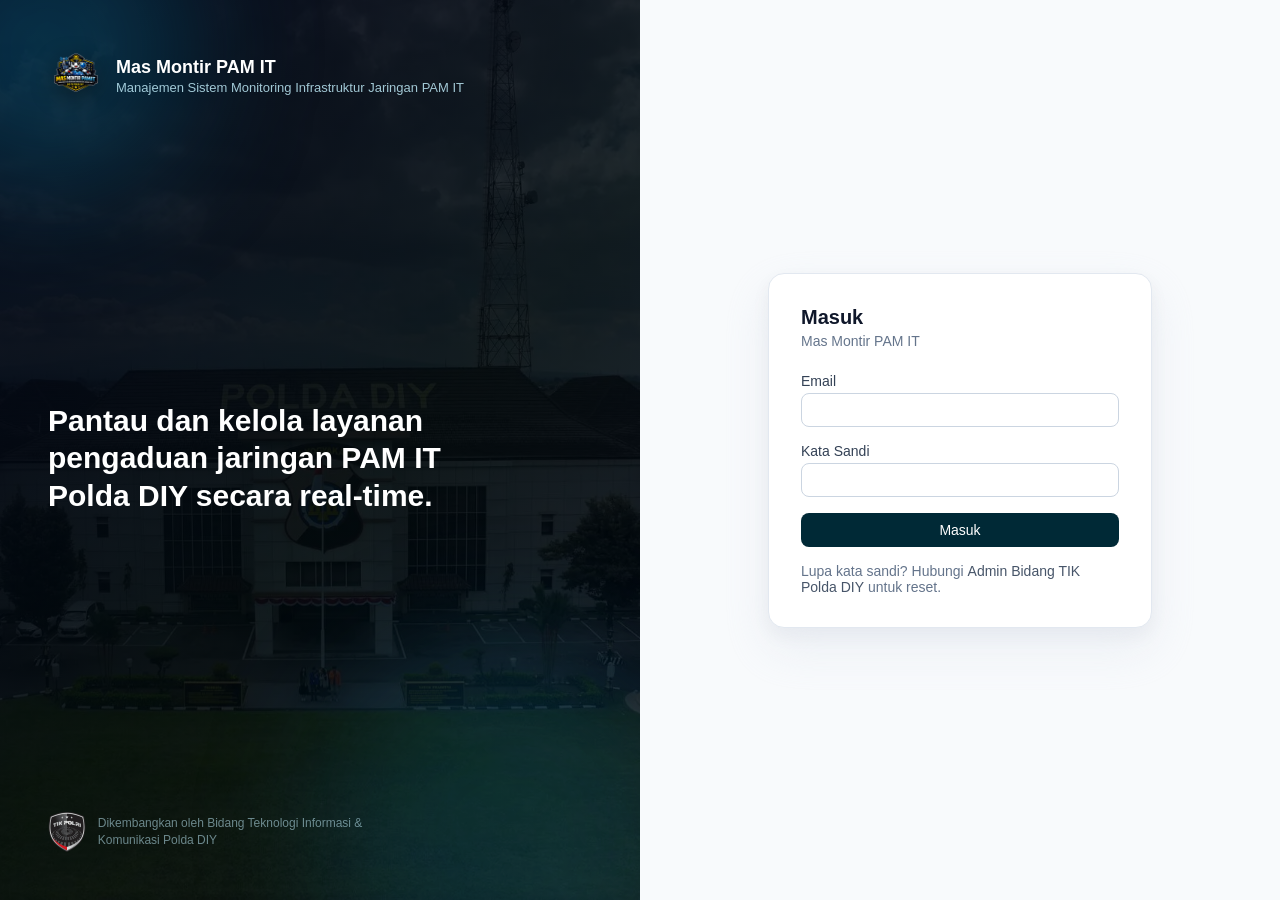
==== commit 1c1bc08f: "anew" ====
--- a/index.html
+++ b/index.html
@@ -2,545 +2,10 @@
 <html lang="id">
 <head>
 <meta charset="utf-8">
-<meta name="viewport" content="width=device-width, initial-scale=1">
-<title>Prototype - Mas Montir PAM IT</title>
-<style>
-  :root{
-    --navy:#0b1f3f; --navy2:#123a7a; --gold:#f4b41a; --ink:#0f172a; --muted:#64748b;
-    --line:#e6ebf2; --bg:#eef2f7; --card:#fff; --brand:#0983aa; --primary:#002936;
-    --green:#16a34a; --amber:#d97706; --red:#dc2626;
-  }
-  *{box-sizing:border-box}
-  html,body{margin:0;height:100%;font-family:"Segoe UI",Roboto,Helvetica,Arial,sans-serif;background:var(--bg);color:var(--ink)}
-  button{font-family:inherit;cursor:pointer}
-  .hidden{display:none!important}
-
-  /* ============ LOGIN (persis AuthLayout aplikasi) ============ */
-  #login{display:flex;min-height:100vh;background:#020617}
-  .hero{position:relative;width:50%;overflow:hidden}
-  .hero .bg{position:absolute;inset:0;width:100%;height:100%;object-fit:cover}
-  .hero .ov{position:absolute;inset:0;background:linear-gradient(135deg,rgba(2,6,23,.95),rgba(1,9,12,.8) 55%,rgba(2,6,23,.6))}
-  .hero .glow1{position:absolute;left:-96px;top:-96px;width:288px;height:288px;border-radius:50%;background:rgba(9,131,170,.30);filter:blur(64px)}
-  .hero .glow2{position:absolute;right:-64px;bottom:-128px;width:384px;height:384px;border-radius:50%;background:rgba(9,131,170,.20);filter:blur(64px)}
-  .hero .in{position:relative;height:100%;display:flex;flex-direction:column;justify-content:space-between;padding:48px;box-sizing:border-box}
-  .brandrow{display:flex;gap:12px;align-items:center}
-  .brandrow img.logo{height:56px;width:auto;filter:drop-shadow(0 6px 12px rgba(0,0,0,.45))}
-  .brandrow b{font-size:18px;color:#fff;display:block;font-weight:600}
-  .brandrow span{font-size:13px;color:rgba(188,232,245,.85)}
-  .hero h2{font-size:30px;line-height:1.25;max-width:28rem;margin:0;color:#fff;font-weight:600}
-  .hero .foot{display:flex;gap:12px;align-items:center;opacity:.9}
-  .hero .foot img{height:40px;width:auto}
-  .hero .foot p{margin:0;font-size:12px;color:rgba(188,232,245,.6);max-width:20rem;line-height:1.4}
-  .loginpanel{width:50%;display:flex;align-items:center;justify-content:center;background:#f8fafc;padding:24px}
-  .card{width:100%;max-width:24rem;background:#fff;border-radius:16px;padding:32px;box-shadow:0 20px 45px rgba(226,232,240,.6),0 8px 18px rgba(15,23,42,.06);border:1px solid #e2e8f0}
-  .card .mob{display:none}
-  .card h1{margin:0;font-size:20px;font-weight:600;color:#0f172a}
-  .card .sub{color:#64748b;font-size:14px;margin-top:4px}
-  label{display:block;font-size:12.5px;font-weight:600;color:#334155}
-  .stack{margin-top:24px;display:flex;flex-direction:column;gap:16px}
-  .stack label{margin:0}
-  .stack .lbl{display:block;font-size:14px;font-weight:500;color:#334155;margin-bottom:4px}
-  .stack input{width:100%;border:1px solid #cbd5e1;border-radius:8px;padding:8px 12px;font-size:14px;outline:none;transition:.15s;color:#0f172a}
-  .stack input:focus{border-color:#25c2f4;box-shadow:0 0 0 3px #bce8f5}
-  .btn{width:100%;background:#002936;color:#fff;border:none;border-radius:8px;padding:9px 16px;font-size:14px;font-weight:500;transition:.15s}
-  .btn:hover{background:#022029}
-  .forgot{font-size:14px;color:#64748b}
-  .forgot b{color:#475569;font-weight:500}
-
-  /* ============ APP SHELL ============ */
-  #app{display:grid;grid-template-columns:250px 1fr;min-height:100vh}
-  .side{background:var(--navy);color:#c4d0e8;display:flex;flex-direction:column;padding:16px 12px;position:sticky;top:0;height:100vh;overflow:auto}
-  .side .top{display:flex;gap:11px;align-items:center;padding:6px 8px 14px;border-bottom:1px solid rgba(255,255,255,.08)}
-  .side .top .mark{width:40px;height:40px;font-size:14px}
-  .side .top b{color:#fff;font-size:14px;line-height:1.1;display:block}
-  .side .top small{color:#8ea4cf;font-size:10px}
-  .grp{font-size:10px;letter-spacing:.12em;color:#6f86b3;margin:16px 10px 8px;text-transform:uppercase}
-  .nav a{display:flex;align-items:center;gap:11px;padding:9px 11px;border-radius:9px;color:#c4d0e8;text-decoration:none;font-size:13px;user-select:none}
-  .nav a .ic{width:18px;text-align:center}
-  .nav a:hover{background:rgba(255,255,255,.06)}
-  .nav a.active{background:linear-gradient(90deg,#0e5266,#0983aa);color:#fff}
-  .side .me{margin-top:auto;display:flex;gap:10px;align-items:center;padding:10px;border-top:1px solid rgba(255,255,255,.08)}
-  .av{width:34px;height:34px;border-radius:50%;background:linear-gradient(135deg,#2563eb,#0891b2);display:grid;place-items:center;color:#fff;font-weight:700}
-  .me b{color:#fff;font-size:12.5px;display:block}.me small{color:#8ea4cf;font-size:10.5px}
-  .logout{margin-left:auto;background:transparent;border:1px solid rgba(255,255,255,.2);color:#c4d0e8;border-radius:8px;padding:5px 8px;font-size:11px}
-
-  .main{padding:20px 26px 40px;overflow:auto}
-  .topbar{display:flex;align-items:center;gap:14px;margin-bottom:18px}
-  .topbar h1{font-size:22px;margin:0}
-  .spacer{flex:1}
-  .chip{background:#e2f3f8;color:#0983aa;border:1px solid #bce8f5;font-size:11.5px;padding:8px 12px;border-radius:10px}
-  .sat{display:flex;align-items:center;gap:8px;font-size:12.5px;color:#334155;background:#fff;border:1px solid var(--line);padding:7px 12px;border-radius:10px}
-  select.mini{border:none;background:transparent;font-weight:700;color:#0b1f3f;font-family:inherit;font-size:12.5px;outline:none}
-
-  /* stat cards */
-  .cards{display:grid;grid-template-columns:repeat(4,1fr);gap:14px;margin-bottom:18px}
-  .stat{background:#fff;border:1px solid var(--line);border-radius:14px;padding:16px;position:relative}
-  .stat .lab{font-size:12px;color:var(--muted)}
-  .stat .val{font-size:28px;font-weight:800;margin-top:6px}
-  .stat .tr{font-size:11.5px;margin-top:6px}
-  .stat i{position:absolute;right:14px;top:14px;width:34px;height:34px;border-radius:10px;display:grid;place-items:center;font-style:normal;font-weight:800;color:#fff;font-size:14px}
-  .i-blue{background:#2563eb}.i-slate{background:#475569}.i-amber{background:#d97706}.i-green{background:#16a34a}
-
-  .row2{display:grid;grid-template-columns:1.6fr 1fr;gap:14px;margin-bottom:16px}
-  .panel{background:#fff;border:1px solid var(--line);border-radius:14px;padding:16px}
-  .panel h3{margin:0 0 2px;font-size:14px}
-  .panel .cap{font-size:11.5px;color:var(--muted);margin-bottom:14px}
-
-  .chart{display:flex;align-items:flex-end;gap:14px;height:180px;padding-top:6px}
-  .col{flex:1;display:flex;flex-direction:column;align-items:center;gap:8px;justify-content:flex-end}
-  .stack{width:56%;border-radius:6px 6px 0 0;display:flex;flex-direction:column-reverse;overflow:hidden}
-  .s-green{background:#22c55e}.s-amber{background:#f59e0b}.s-blue{background:#3b82f6}
-  .col small{font-size:11px;color:#64748b}
-  .legend{display:flex;gap:14px;margin-top:12px;font-size:11.5px;color:#475569}
-  .sw{width:10px;height:10px;border-radius:3px;display:inline-block;margin-right:6px;vertical-align:-1px}
-
-  .donut{width:150px;height:150px;border-radius:50%;margin:6px auto 4px;
-    background:conic-gradient(#3b82f6 0 42%,#f59e0b 42% 68%,#22c55e 68% 88%,#ef4444 88% 100%);display:grid;place-items:center}
-  .donut .hole{width:92px;height:92px;border-radius:50%;background:#fff;display:grid;place-items:center;text-align:center}
-  .donut .hole b{font-size:20px}.donut .hole small{font-size:10.5px;color:#64748b}
-  .dl{display:flex;flex-direction:column;gap:6px;font-size:11.5px;color:#475569;margin-top:6px}
-  .dl span{display:flex;align-items:center}.dl b{margin-left:auto;color:#0f172a}
-
-  /* tables */
-  .toolbar{display:flex;gap:10px;flex-wrap:wrap;margin-bottom:14px}
-  .toolbar input,.toolbar select{border:1px solid var(--line);border-radius:10px;padding:9px 11px;font-size:13px;background:#fff;font-family:inherit}
-  table{width:100%;border-collapse:collapse;font-size:12.5px}
-  th{text-align:left;color:#64748b;font-weight:600;font-size:11px;letter-spacing:.03em;padding:9px 10px;border-bottom:1px solid var(--line);text-transform:uppercase}
-  td{padding:11px 10px;border-bottom:1px solid #f1f5f9;color:#334155}
-  tr:hover td{background:#fafcff}
-  .tag{font-size:11px;font-weight:600;padding:3px 9px;border-radius:999px}
-  .t-baru{background:#eef2ff;color:#4338ca}.t-proses{background:#fef3c7;color:#92400e}
-  .t-selesai{background:#dcfce7;color:#166534}.t-eskalasi{background:#fee2e2;color:#991b1b}
-  .kode{font-weight:700;color:#0b1f3f}
-  .link{color:var(--brand);font-weight:600;background:none;border:none;padding:0;margin-right:12px}
-  .link.red{color:var(--red)}
-  .btn-add{background:var(--primary);color:#fff;border:none;border-radius:9px;padding:9px 16px;font-size:13px;font-weight:600}
-  .btn-add:hover{background:#022029}
-  .btn-ghost{background:#fff;color:var(--primary);border:1px solid var(--line);border-radius:9px;padding:9px 16px;font-size:13px;font-weight:600}
-  .tabs{display:flex;gap:6px;margin-bottom:16px;flex-wrap:wrap}
-  .tabs button{border:1px solid var(--line);background:#fff;color:#475569;border-radius:999px;padding:8px 16px;font-size:13px}
-  .tabs button.active{background:var(--primary);color:#fff;border-color:var(--primary)}
-  .pill-role{font-size:11px;font-weight:600;padding:2px 9px;border-radius:999px;background:#e0e7ff;color:#3730a3}
-
-  /* detail */
-  .back{background:none;border:none;color:var(--brand);font-size:13px;font-weight:600;margin-bottom:10px}
-  .kv{display:grid;grid-template-columns:180px 1fr;gap:8px 16px;font-size:13px}
-  .kv dt{color:var(--muted)} .kv dd{margin:0;color:#0f172a;font-weight:500}
-  .form-grid{display:grid;grid-template-columns:1fr 1fr;gap:14px 16px;margin-top:8px}
-  .form-grid .full{grid-column:1/-1}
-  .form-grid label{margin:0 0 6px}
-  .form-grid input,.form-grid select,.form-grid textarea{width:100%;border:1px solid var(--line);border-radius:10px;padding:10px 12px;font-size:13px;font-family:inherit}
-
-  /* modal */
-  .modal{position:fixed;inset:0;background:rgba(15,23,42,.5);display:flex;align-items:center;justify-content:center;padding:20px;z-index:50}
-  .modal .box{background:#fff;border-radius:16px;width:100%;max-width:520px;padding:22px}
-  .modal h3{margin:0 0 14px}
-  .modal .actions{display:flex;justify-content:flex-end;gap:10px;margin-top:18px}
-  .banner{background:#ecfdf5;border:1px solid #a7f3d0;color:#065f46;padding:10px 14px;border-radius:10px;font-size:13px;margin-bottom:14px}
-
-  @media(max-width:960px){
-    #app{grid-template-columns:1fr}.side{display:none}.cards{grid-template-columns:1fr 1fr}.row2{grid-template-columns:1fr}
-    .hero{display:none}.loginpanel{width:100%}
-    .card .mob{display:flex;gap:10px;align-items:center;margin-bottom:16px}
-  }
-</style>
+<meta http-equiv="refresh" content="0; url=login.html">
+<title>Mas Montir PAM IT</title>
 </head>
 <body>
-
-<!-- ================= LOGIN ================= -->
-<div id="login">
-  <div class="hero">
-    <img class="bg" src="assets/polda-hq.webp" alt="Mapolda DIY">
-    <div class="ov"></div><div class="glow1"></div><div class="glow2"></div>
-    <div class="in">
-      <div class="brandrow">
-        <img class="logo" src="assets/logo-masmontir.webp" alt="Mas Montir PAM IT">
-        <div><b>Mas Montir PAM IT</b><span>Manajemen Sistem Monitoring Infrastruktur Jaringan PAM IT</span></div>
-      </div>
-      <h2>Pantau dan kelola layanan pengaduan jaringan PAM IT Polda DIY secara real-time.</h2>
-      <div class="foot">
-        <img src="assets/bid-tik.webp" alt="TIK Polri">
-        <p>Dikembangkan oleh Bidang Teknologi Informasi &amp; Komunikasi Polda DIY</p>
-      </div>
-    </div>
-  </div>
-  <div class="loginpanel">
-    <div class="card">
-      <div class="mob"><img src="assets/logo-masmontir.webp" style="height:40px;width:auto"><b style="color:#0f172a">Mas Montir PAM IT</b></div>
-      <h1>Masuk</h1>
-      <div class="sub">Mas Montir PAM IT</div>
-      <div class="stack">
-        <label><span class="lbl">Email</span><input id="email" type="email" value="admin@bidtik.polri.go.id"></label>
-        <label><span class="lbl">Kata Sandi</span><input id="pass" type="password" value="password123"></label>
-        <button class="btn" onclick="doLogin()">Masuk</button>
-        <div class="forgot">Lupa kata sandi? Hubungi <b>Admin Bidang TIK Polda DIY</b> untuk reset.</div>
-      </div>
-    </div>
-  </div>
-</div>
-
-<!-- ================= APP ================= -->
-<div id="app" class="hidden">
-  <!-- SIDEBAR -->
-  <aside class="side">
-    <div class="top">
-      <img src="assets/logo-masmontir.webp" alt="Mas Montir PAM IT" style="height:40px;width:auto;flex:0 0 auto">
-      <div><b>Mas Montir PAM IT</b><small>Monitoring Jaringan PAM IT</small></div>
-    </div>
-    <div class="grp">Sistem</div>
-    <nav class="nav" id="nav">
-      <a data-view="dashboard" class="active"><span class="ic">▦</span> Dashboard</a>
-      <a data-view="gangguan"><span class="ic">◔</span> Pelaporan Gangguan</a>
-      <a data-view="pemeliharaan"><span class="ic">🛠</span> Riwayat Pemeliharaan</a>
-      <a data-view="kinerja"><span class="ic">📈</span> Monitoring Kinerja</a>
-      <a data-view="dokumen"><span class="ic">🗂</span> Dokumentasi Digital</a>
-      <a data-view="laporan"><span class="ic">📊</span> Laporan &amp; Statistik</a>
-      <a data-view="pencarian"><span class="ic">🔍</span> Pencarian Cepat</a>
-      <a data-view="saran"><span class="ic">💬</span> Saran Masukan</a>
-      <a data-view="petugas"><span class="ic">👥</span> Petugas</a>
-      <div class="grp">Inventaris Jaringan</div>
-      <a data-view="gedung"><span class="ic">🏢</span> Gedung</a>
-      <a data-view="ruangan"><span class="ic">🚪</span> Ruangan</a>
-      <a data-view="wmr"><span class="ic">📶</span> WMR</a>
-      <a data-view="ap"><span class="ic">📡</span> Access Point</a>
-      <a data-view="perangkat"><span class="ic">🖥</span> Perangkat</a>
-    </nav>
-    <div class="me"><div class="av">A</div><div><b>Admin</b><small>Bid TIK Polda DIY</small></div>
-      <button class="logout" onclick="doLogout()">Keluar</button></div>
-  </aside>
-
-  <!-- MAIN -->
-  <main class="main">
-    <div class="topbar">
-      <h1 id="pageTitle">Dashboard</h1>
-      <div class="spacer"></div>
-      <div class="chip" id="periodChip">Periode: Agustus 2026</div>
-      <div class="sat">🏛 Satker:
-        <select class="mini"><option>Semua Satker</option><option>Mapolda DIY</option><option>Polresta Yogyakarta</option><option>Polres Bantul</option><option>Polres Kulon Progo</option><option>Polres Gunungkidul</option></select>
-      </div>
-    </div>
-
-    <!-- ===== DASHBOARD ===== -->
-    <section data-view="dashboard">
-      <div class="cards">
-        <div class="stat"><i class="i-blue">Σ</i><div class="lab">Total Laporan</div><div class="val">248</div><div class="tr" style="color:#16a34a">▲ 12% dari bulan lalu</div></div>
-        <div class="stat"><i class="i-slate">!</i><div class="lab">Laporan Baru</div><div class="val">18</div><div class="tr" style="color:#64748b">Menunggu ditinjau</div></div>
-        <div class="stat"><i class="i-amber">⏳</i><div class="lab">Sedang Diproses</div><div class="val">31</div><div class="tr" style="color:#d97706">Ditangani teknisi</div></div>
-        <div class="stat"><i class="i-green">✓</i><div class="lab">Selesai</div><div class="val">199</div><div class="tr" style="color:#16a34a">Penyelesaian 80%</div></div>
-      </div>
-      <div class="row2">
-        <div class="panel">
-          <h3>Tren Laporan Gangguan</h3><div class="cap">Jumlah laporan per bulan berdasarkan status</div>
-          <div class="chart">
-            <div class="col"><div class="stack" style="height:70px"><div class="s-green" style="height:60%"></div><div class="s-amber" style="height:25%"></div><div class="s-blue" style="height:15%"></div></div><small>Mar</small></div>
-            <div class="col"><div class="stack" style="height:95px"><div class="s-green" style="height:62%"></div><div class="s-amber" style="height:22%"></div><div class="s-blue" style="height:16%"></div></div><small>Apr</small></div>
-            <div class="col"><div class="stack" style="height:120px"><div class="s-green" style="height:66%"></div><div class="s-amber" style="height:20%"></div><div class="s-blue" style="height:14%"></div></div><small>Mei</small></div>
-            <div class="col"><div class="stack" style="height:150px"><div class="s-green" style="height:70%"></div><div class="s-amber" style="height:18%"></div><div class="s-blue" style="height:12%"></div></div><small>Jun</small></div>
-            <div class="col"><div class="stack" style="height:135px"><div class="s-green" style="height:68%"></div><div class="s-amber" style="height:20%"></div><div class="s-blue" style="height:12%"></div></div><small>Jul</small></div>
-            <div class="col"><div class="stack" style="height:170px"><div class="s-green" style="height:72%"></div><div class="s-amber" style="height:18%"></div><div class="s-blue" style="height:10%"></div></div><small>Agu</small></div>
-          </div>
-          <div class="legend"><span><i class="sw" style="background:#3b82f6"></i>Baru</span><span><i class="sw" style="background:#f59e0b"></i>Diproses</span><span><i class="sw" style="background:#22c55e"></i>Selesai</span></div>
-        </div>
-        <div class="panel">
-          <h3>Kategori Gangguan</h3><div class="cap">Distribusi jenis laporan</div>
-          <div class="donut"><div class="hole"><div><b>248</b><br><small>total</small></div></div></div>
-          <div class="dl">
-            <span><i class="sw" style="background:#3b82f6"></i>Mati Total <b>42%</b></span>
-            <span><i class="sw" style="background:#f59e0b"></i>Lemot / Lambat <b>26%</b></span>
-            <span><i class="sw" style="background:#22c55e"></i>Perangkat Rusak <b>20%</b></span>
-            <span><i class="sw" style="background:#ef4444"></i>Lainnya <b>12%</b></span>
-          </div>
-        </div>
-      </div>
-      <div class="panel">
-        <h3>Laporan Terbaru</h3><div class="cap">Klik "Tinjau" untuk melihat detail</div>
-        <table>
-          <thead><tr><th>Kode Tiket</th><th>Pelapor</th><th>Lokasi</th><th>Kategori</th><th>Status</th><th>Tanggal</th><th></th></tr></thead>
-          <tbody id="recentBody"></tbody>
-        </table>
-      </div>
-    </section>
-
-    <!-- ===== PELAPORAN GANGGUAN ===== -->
-    <section data-view="gangguan" class="hidden">
-      <div class="toolbar">
-        <input placeholder="Cari kode tiket / no HP...">
-        <select><option>Semua Status</option><option>Baru</option><option>Diproses</option><option>Selesai</option><option>Eskalasi</option></select>
-        <select><option>Semua Kategori</option><option>Mati Total</option><option>Lemot / Lambat</option><option>Perangkat Rusak</option></select>
-        <input type="date">
-      </div>
-      <div class="panel">
-        <table>
-          <thead><tr><th>Kode Tiket</th><th>Pelapor</th><th>No HP</th><th>Lokasi</th><th>Kategori</th><th>Status</th><th>Tanggal</th><th style="text-align:right">Aksi</th></tr></thead>
-          <tbody id="gangguanBody"></tbody>
-        </table>
-      </div>
-    </section>
-
-    <!-- ===== GANGGUAN DETAIL ===== -->
-    <section data-view="gangguan-detail" class="hidden">
-      <button class="back" onclick="showView('gangguan')">← Kembali ke Pelaporan Gangguan</button>
-      <div class="panel" style="margin-bottom:14px">
-        <h3 id="dtKode">PAM-IT-20260820-3929</h3><div class="cap">Detail laporan gangguan</div>
-        <dl class="kv">
-          <dt>Pelapor</dt><dd id="dtPelapor">Penata Nurwijayanto</dd>
-          <dt>No. WhatsApp</dt><dd>0815-7973-052</dd>
-          <dt>Lokasi / Satker</dt><dd id="dtLokasi">Karo SDM Polda DIY</dd>
-          <dt>SSID</dt><dd>PAM_IT_POLDA_DI_YOGYAKARTA</dd>
-          <dt>Kategori</dt><dd id="dtKategori">Lemot / Lambat</dd>
-          <dt>Deskripsi</dt><dd>Koneksi internet sangat lambat sejak pagi di ruang kerja.</dd>
-        </dl>
-      </div>
-      <div class="panel">
-        <h3>Tindak Lanjut</h3><div class="cap">Perbarui status &amp; catatan penanganan</div>
-        <div class="form-grid">
-          <div><label>Status</label><select><option>Baru</option><option selected>Diproses</option><option>Selesai</option><option>Eskalasi</option></select></div>
-          <div><label>Petugas Penangan</label><input value="Teknisi Andi"></div>
-          <div class="full"><label>Diagnosa</label><textarea rows="2">Access point overload, perlu restart &amp; penataan kanal.</textarea></div>
-          <div class="full"><label>Tindakan</label><textarea rows="2">Restart AP dan konfigurasi ulang kanal WiFi.</textarea></div>
-          <div><label>Tautkan ke Aset (opsional)</label><select><option>Tidak ditautkan</option><option>Access Point</option><option>Perangkat</option></select></div>
-          <div><label>Pilih aset</label><select><option>Pilih aset...</option><option>AP-Lantai2-Karo SDM</option></select></div>
-        </div>
-        <div style="margin-top:16px"><button class="btn-add" onclick="saveTindak()">Simpan</button></div>
-      </div>
-    </section>
-
-    <!-- ===== RIWAYAT PEMELIHARAAN ===== -->
-    <section data-view="pemeliharaan" class="hidden">
-      <div class="toolbar"><input placeholder="Cari aset..."><select><option>Semua Jenis</option><option>Preventif</option><option>Korektif</option></select><div class="spacer" style="flex:1"></div><button class="btn-add" onclick="openModal('Tambah Riwayat Pemeliharaan')">+ Tambah</button></div>
-      <div class="panel">
-        <table>
-          <thead><tr><th>Tanggal</th><th>Aset</th><th>Jenis</th><th>Uraian</th><th>Petugas</th><th style="text-align:right">Aksi</th></tr></thead>
-          <tbody>
-            <tr><td>18/08/2026</td><td>AP-Lantai2-SPKT</td><td>Preventif</td><td>Pembersihan &amp; cek sinyal</td><td>Teknisi Budi</td><td style="text-align:right"><button class="link">Edit</button><button class="link red">Hapus</button></td></tr>
-            <tr><td>12/08/2026</td><td>Switch-Core-Mapolda</td><td>Korektif</td><td>Ganti port bermasalah</td><td>Teknisi Andi</td><td style="text-align:right"><button class="link">Edit</button><button class="link red">Hapus</button></td></tr>
-            <tr><td>05/08/2026</td><td>Router-Polres Bantul</td><td>Preventif</td><td>Update firmware</td><td>Teknisi Rani</td><td style="text-align:right"><button class="link">Edit</button><button class="link red">Hapus</button></td></tr>
-          </tbody>
-        </table>
-      </div>
-    </section>
-
-    <!-- ===== MONITORING KINERJA ===== -->
-    <section data-view="kinerja" class="hidden">
-      <div class="toolbar"><input placeholder="Cari aset..."><div class="spacer" style="flex:1"></div><button class="btn-add" onclick="openModal('Tambah Data Kinerja')">+ Tambah</button></div>
-      <div class="panel">
-        <table>
-          <thead><tr><th>Tanggal</th><th>Aset</th><th>Uptime</th><th>Latensi</th><th>Status</th><th style="text-align:right">Aksi</th></tr></thead>
-          <tbody>
-            <tr><td>20/08/2026</td><td>AP-Gedung Utama</td><td>99.8%</td><td>12 ms</td><td><span class="tag t-selesai">Baik</span></td><td style="text-align:right"><button class="link">Edit</button><button class="link red">Hapus</button></td></tr>
-            <tr><td>19/08/2026</td><td>Router-Polresta Yogya</td><td>97.2%</td><td>34 ms</td><td><span class="tag t-proses">Sedang</span></td><td style="text-align:right"><button class="link">Edit</button><button class="link red">Hapus</button></td></tr>
-          </tbody>
-        </table>
-      </div>
-    </section>
-
-    <!-- ===== DOKUMENTASI DIGITAL ===== -->
-    <section data-view="dokumen" class="hidden">
-      <div class="toolbar"><input placeholder="Cari dokumen..."><div class="spacer" style="flex:1"></div><button class="btn-add" onclick="openModal('Unggah Dokumen')">+ Unggah</button></div>
-      <div class="panel">
-        <table>
-          <thead><tr><th>Nama Dokumen</th><th>Aset</th><th>Tipe</th><th>Ukuran</th><th>Tanggal</th><th style="text-align:right">Aksi</th></tr></thead>
-          <tbody>
-            <tr><td><button class="link">Topologi_Jaringan_Mapolda.pdf</button></td><td>Mapolda DIY</td><td>PDF</td><td>2.4 MB</td><td>14/08/2026</td><td style="text-align:right"><button class="link">Edit</button><button class="link red">Hapus</button></td></tr>
-            <tr><td><button class="link">Manual_AP_Cisco.docx</button></td><td>AP-Gedung Utama</td><td>DOCX</td><td>780 KB</td><td>10/08/2026</td><td style="text-align:right"><button class="link">Edit</button><button class="link red">Hapus</button></td></tr>
-          </tbody>
-        </table>
-      </div>
-    </section>
-
-    <!-- ===== LAPORAN & STATISTIK ===== -->
-    <section data-view="laporan" class="hidden">
-      <div class="tabs" id="lapTabs">
-        <button class="active">Gangguan Jaringan</button><button>Riwayat Pemeliharaan</button><button>Monitoring Kinerja</button><button>Dokumentasi Digital</button>
-      </div>
-      <div class="toolbar">
-        <input type="date"><input type="date"><select><option>Semua Bulan</option><option>Agustus 2026</option></select>
-        <button class="btn-ghost">Tampilkan</button>
-        <div class="spacer" style="flex:1"></div>
-        <button class="btn-ghost" onclick="toast('Mengekspor PDF...')">Export PDF</button>
-        <button class="btn-ghost" onclick="toast('Mengekspor Word...')">Export Word</button>
-        <button class="btn-ghost" onclick="toast('Mengekspor Excel...')">Export Excel</button>
-      </div>
-      <div class="panel">
-        <h3>Rekap Laporan Gangguan Jaringan</h3><div class="cap">Periode: 1–31 Agustus 2026</div>
-        <table>
-          <thead><tr><th>No</th><th>Kode Tiket</th><th>Lokasi</th><th>Kategori</th><th>Status</th><th>Tanggal</th></tr></thead>
-          <tbody>
-            <tr><td>1</td><td class="kode">PAM-IT-20260820-3929</td><td>Karo SDM Polda DIY</td><td>Lemot / Lambat</td><td>Diproses</td><td>20/08/2026</td></tr>
-            <tr><td>2</td><td class="kode">PAM-IT-20260819-6963</td><td>Polresta Yogyakarta</td><td>Perangkat Rusak</td><td>Selesai</td><td>19/08/2026</td></tr>
-            <tr><td>3</td><td class="kode">PAM-IT-20260817-9117</td><td>Polres Kulon Progo</td><td>Lainnya</td><td>Selesai</td><td>17/08/2026</td></tr>
-          </tbody>
-        </table>
-      </div>
-    </section>
-
-    <!-- ===== PENCARIAN CEPAT ===== -->
-    <section data-view="pencarian" class="hidden">
-      <div class="panel">
-        <h3>Pencarian Cepat</h3><div class="cap">Cari laporan, aset, atau petugas</div>
-        <input style="max-width:420px;border:1px solid var(--line);border-radius:10px;padding:11px 12px;font-size:14px;font-family:inherit" placeholder="Ketik kata kunci...">
-        <p style="color:#94a3b8;font-size:13px;margin-top:16px">Ketik untuk mulai mencari. (Prototype tampilan)</p>
-      </div>
-    </section>
-
-    <!-- ===== SARAN MASUKAN ===== -->
-    <section data-view="saran" class="hidden">
-      <div class="panel">
-        <h3>Saran &amp; Masukan</h3><div class="cap">Masukan dari masyarakat/personel</div>
-        <table>
-          <thead><tr><th>Nama</th><th>No HP</th><th>Isi Masukan</th><th>Tanggal</th></tr></thead>
-          <tbody>
-            <tr><td>Anonim</td><td>0812-xxxx</td><td>Tolong tambah access point di lobby.</td><td>18/08/2026</td></tr>
-            <tr><td>Briptu Sari</td><td>0813-xxxx</td><td>WiFi ruang rapat sering putus.</td><td>15/08/2026</td></tr>
-          </tbody>
-        </table>
-      </div>
-    </section>
-
-    <!-- ===== PETUGAS ===== -->
-    <section data-view="petugas" class="hidden">
-      <div class="toolbar"><input placeholder="Cari petugas..."><div class="spacer" style="flex:1"></div><button class="btn-add" onclick="openModal('Tambah Petugas')">+ Tambah Petugas</button></div>
-      <div class="panel">
-        <table>
-          <thead><tr><th>Nama</th><th>Email</th><th>Role</th><th>Satker</th><th style="text-align:right">Aksi</th></tr></thead>
-          <tbody>
-            <tr><td>Admin</td><td>admin@bidtik.polri.go.id</td><td><span class="pill-role">ADMIN</span></td><td>Bid TIK</td><td style="text-align:right"><button class="link">Edit</button></td></tr>
-            <tr><td>Teknisi Andi</td><td>andi@bidtik.polri.go.id</td><td><span class="pill-role">TEKNISI</span></td><td>Bid TIK</td><td style="text-align:right"><button class="link">Edit</button><button class="link red">Hapus</button></td></tr>
-            <tr><td>Operator Rani</td><td>rani@bidtik.polri.go.id</td><td><span class="pill-role">OPERATOR</span></td><td>Polres Bantul</td><td style="text-align:right"><button class="link">Edit</button><button class="link red">Hapus</button></td></tr>
-            <tr><td>Kabid TIK</td><td>kabid@bidtik.polri.go.id</td><td><span class="pill-role">PIMPINAN</span></td><td>Bid TIK</td><td style="text-align:right"><button class="link">Edit</button></td></tr>
-          </tbody>
-        </table>
-      </div>
-    </section>
-
-    <!-- ===== INVENTARIS: GEDUNG ===== -->
-    <section data-view="gedung" class="hidden">
-      <div class="toolbar"><input placeholder="Cari gedung..."><div class="spacer" style="flex:1"></div><button class="btn-add" onclick="openModal('Tambah Gedung')">+ Tambah</button></div>
-      <div class="panel"><table>
-        <thead><tr><th>Nama Gedung</th><th>Satker</th><th>Jumlah Ruangan</th><th style="text-align:right">Aksi</th></tr></thead>
-        <tbody>
-          <tr><td>Gedung Utama Mapolda</td><td>Mapolda DIY</td><td>24</td><td style="text-align:right"><button class="link">Detail</button><button class="link red">Hapus</button></td></tr>
-          <tr><td>Gedung SPN</td><td>Mapolda DIY</td><td>8</td><td style="text-align:right"><button class="link">Detail</button><button class="link red">Hapus</button></td></tr>
-          <tr><td>Mapolres Bantul</td><td>Polres Bantul</td><td>12</td><td style="text-align:right"><button class="link">Detail</button><button class="link red">Hapus</button></td></tr>
-        </tbody></table></div>
-    </section>
-    <!-- ===== INVENTARIS: RUANGAN ===== -->
-    <section data-view="ruangan" class="hidden">
-      <div class="toolbar"><input placeholder="Cari ruangan..."><div class="spacer" style="flex:1"></div><button class="btn-add" onclick="openModal('Tambah Ruangan')">+ Tambah</button></div>
-      <div class="panel"><table>
-        <thead><tr><th>Nama Ruangan</th><th>Gedung</th><th>Jumlah Perangkat</th><th style="text-align:right">Aksi</th></tr></thead>
-        <tbody>
-          <tr><td>Ruang SPKT</td><td>Gedung Utama Mapolda</td><td>6</td><td style="text-align:right"><button class="link">Detail</button><button class="link red">Hapus</button></td></tr>
-          <tr><td>Ruang Karo SDM</td><td>Gedung Utama Mapolda</td><td>4</td><td style="text-align:right"><button class="link">Detail</button><button class="link red">Hapus</button></td></tr>
-        </tbody></table></div>
-    </section>
-    <!-- ===== INVENTARIS: WMR ===== -->
-    <section data-view="wmr" class="hidden">
-      <div class="toolbar"><input placeholder="Cari WMR..."><div class="spacer" style="flex:1"></div><button class="btn-add" onclick="openModal('Tambah WMR')">+ Tambah</button></div>
-      <div class="panel"><table>
-        <thead><tr><th>Nama WMR</th><th>Ruangan</th><th>Jumlah AP</th><th style="text-align:right">Aksi</th></tr></thead>
-        <tbody>
-          <tr><td>WMR-Lantai 2</td><td>Ruang SPKT</td><td>3</td><td style="text-align:right"><button class="link">Detail</button><button class="link red">Hapus</button></td></tr>
-        </tbody></table></div>
-    </section>
-    <!-- ===== INVENTARIS: ACCESS POINT ===== -->
-    <section data-view="ap" class="hidden">
-      <div class="toolbar"><input placeholder="Cari access point..."><div class="spacer" style="flex:1"></div><button class="btn-add" onclick="openModal('Tambah Access Point')">+ Tambah</button></div>
-      <div class="panel"><table>
-        <thead><tr><th>SSID</th><th>WMR</th><th>Status</th><th style="text-align:right">Aksi</th></tr></thead>
-        <tbody>
-          <tr><td>PAM_IT_POLDA_DI_YOGYAKARTA</td><td>WMR-Lantai 2</td><td><span class="tag t-selesai">Online</span></td><td style="text-align:right"><button class="link">Detail</button><button class="link red">Hapus</button></td></tr>
-          <tr><td>PAM_IT_Guest</td><td>WMR-Lantai 2</td><td><span class="tag t-selesai">Online</span></td><td style="text-align:right"><button class="link">Detail</button><button class="link red">Hapus</button></td></tr>
-        </tbody></table></div>
-    </section>
-    <!-- ===== INVENTARIS: PERANGKAT ===== -->
-    <section data-view="perangkat" class="hidden">
-      <div class="toolbar"><input placeholder="Cari perangkat..."><div class="spacer" style="flex:1"></div><button class="btn-add" onclick="openModal('Tambah Perangkat')">+ Tambah</button></div>
-      <div class="panel"><table>
-        <thead><tr><th>Nama</th><th>Jenis</th><th>Ruangan</th><th style="text-align:right">Aksi</th></tr></thead>
-        <tbody>
-          <tr><td>Switch-Core-01</td><td>Switch</td><td>Ruang Server</td><td style="text-align:right"><button class="link">Detail</button><button class="link red">Hapus</button></td></tr>
-          <tr><td>Router-Mikrotik-01</td><td>Router</td><td>Ruang Server</td><td style="text-align:right"><button class="link">Detail</button><button class="link red">Hapus</button></td></tr>
-        </tbody></table></div>
-    </section>
-  </main>
-</div>
-
-<!-- MODAL (generic) -->
-<div id="modal" class="modal hidden">
-  <div class="box">
-    <h3 id="modalTitle">Tambah Data</h3>
-    <div class="form-grid">
-      <div class="full"><label>Nama</label><input placeholder="Masukkan nama..."></div>
-      <div><label>Kategori</label><select><option>Pilih...</option><option>Opsi A</option><option>Opsi B</option></select></div>
-      <div><label>Satker</label><select><option>Mapolda DIY</option><option>Polres Bantul</option></select></div>
-      <div class="full"><label>Keterangan</label><textarea rows="2" placeholder="Opsional..."></textarea></div>
-    </div>
-    <div class="actions"><button class="btn-ghost" onclick="closeModal()">Batal</button><button class="btn-add" onclick="closeModal();toast('Data berhasil disimpan (prototype)')">Simpan</button></div>
-  </div>
-</div>
-
-<!-- TOAST -->
-<div id="toast" style="position:fixed;bottom:24px;left:50%;transform:translateX(-50%);background:#002936;color:#fff;padding:11px 20px;border-radius:10px;font-size:13px;opacity:0;transition:.25s;pointer-events:none;z-index:60"></div>
-
-<script>
-  // ---- dummy data ----
-  const laporan = [
-    ['PAM-IT-20260820-3929','Penata Nurwijayanto','08157973052','Karo SDM Polda DIY','Lemot / Lambat','proses','Diproses','20/08/2026'],
-    ['PAM-IT-20260819-6963','Iptu Dwi','08164264312','Polresta Yogyakarta','Perangkat Rusak','selesai','Selesai','19/08/2026'],
-    ['PAM-IT-20260819-1180','Aiptu Budi S.','08123456789','Polres Bantul','Mati Total','baru','Baru','19/08/2026'],
-    ['PAM-IT-20260818-4472','Briptu Rani','08221800474','Bid TIK Polda DIY','Tidak Bisa Login','proses','Diproses','18/08/2026'],
-    ['PAM-IT-20260817-9117','Bripka Andi','08232931968','Polres Kulon Progo','Lainnya','selesai','Selesai','17/08/2026'],
-  ];
-  const tag = s => `<span class="tag t-${s}">${ {baru:'Baru',proses:'Diproses',selesai:'Selesai',eskalasi:'Eskalasi'}[s] }</span>`;
-
-  function renderTables(){
-    document.getElementById('recentBody').innerHTML = laporan.map((r,i)=>`
-      <tr><td class="kode">${r[0]}</td><td>${r[1]}</td><td>${r[3]}</td><td>${r[4]}</td><td>${tag(r[5])}</td><td>${r[7]}</td>
-      <td><button class="link" onclick="openDetail(${i})">Tinjau</button></td></tr>`).join('');
-    document.getElementById('gangguanBody').innerHTML = laporan.map((r,i)=>`
-      <tr><td class="kode">${r[0]}</td><td>${r[1]}</td><td>${r[2]}</td><td>${r[3]}</td><td>${r[4]}</td><td>${tag(r[5])}</td><td>${r[7]}</td>
-      <td style="text-align:right"><button class="link" onclick="openDetail(${i})">Tinjau</button><button class="link red" onclick="confirmDelete()">Hapus</button></td></tr>`).join('');
-  }
-
-  const titles = {dashboard:'Dashboard',gangguan:'Pelaporan Gangguan','gangguan-detail':'Detail Laporan',pemeliharaan:'Riwayat Pemeliharaan',kinerja:'Monitoring Kinerja',dokumen:'Dokumentasi Digital',laporan:'Laporan & Statistik',pencarian:'Pencarian Cepat',saran:'Saran Masukan',petugas:'Petugas',gedung:'Gedung',ruangan:'Ruangan',wmr:'WMR',ap:'Access Point',perangkat:'Perangkat'};
-
-  function showView(v){
-    document.querySelectorAll('.main section').forEach(s=>s.classList.toggle('hidden', s.dataset.view!==v));
-    document.getElementById('pageTitle').textContent = titles[v] || 'Dashboard';
-    document.querySelectorAll('#nav a').forEach(a=>a.classList.toggle('active', a.dataset.view===v || (v==='gangguan-detail'&&a.dataset.view==='gangguan')));
-    document.querySelector('.main').scrollTop=0; window.scrollTo(0,0);
-  }
-  document.getElementById('nav').addEventListener('click',e=>{
-    const a=e.target.closest('a[data-view]'); if(a) showView(a.dataset.view);
-  });
-
-  function openDetail(i){
-    const r=laporan[i];
-    document.getElementById('dtKode').textContent=r[0];
-    document.getElementById('dtPelapor').textContent=r[1];
-    document.getElementById('dtLokasi').textContent=r[3];
-    document.getElementById('dtKategori').textContent=r[4];
-    showView('gangguan-detail');
-  }
-  function saveTindak(){ toast('Tindak lanjut tersimpan. Notifikasi WhatsApp dikirim ke pelapor.'); showView('gangguan'); }
-  function confirmDelete(){ if(confirm('Hapus laporan ini secara permanen? (prototype)')) toast('Laporan dihapus (prototype)'); }
-
-  // tabs laporan
-  document.getElementById('lapTabs').addEventListener('click',e=>{
-    if(e.target.tagName==='BUTTON'){ document.querySelectorAll('#lapTabs button').forEach(b=>b.classList.remove('active')); e.target.classList.add('active'); }
-  });
-
-  // login/logout
-  function doLogin(){ document.getElementById('login').classList.add('hidden'); document.getElementById('app').classList.remove('hidden'); showView('dashboard'); }
-  function doLogout(){ document.getElementById('app').classList.add('hidden'); document.getElementById('login').classList.remove('hidden'); }
-
-  // modal + toast
-  function openModal(t){ document.getElementById('modalTitle').textContent=t; document.getElementById('modal').classList.remove('hidden'); }
-  function closeModal(){ document.getElementById('modal').classList.add('hidden'); }
-  let toTimer; function toast(msg){ const t=document.getElementById('toast'); t.textContent=msg; t.style.opacity=1; clearTimeout(toTimer); toTimer=setTimeout(()=>t.style.opacity=0,2200); }
-
-  renderTables();
-</script>
+<p>Mengalihkan ke <a href="login.html">halaman login</a>…</p>
 </body>
 </html>
